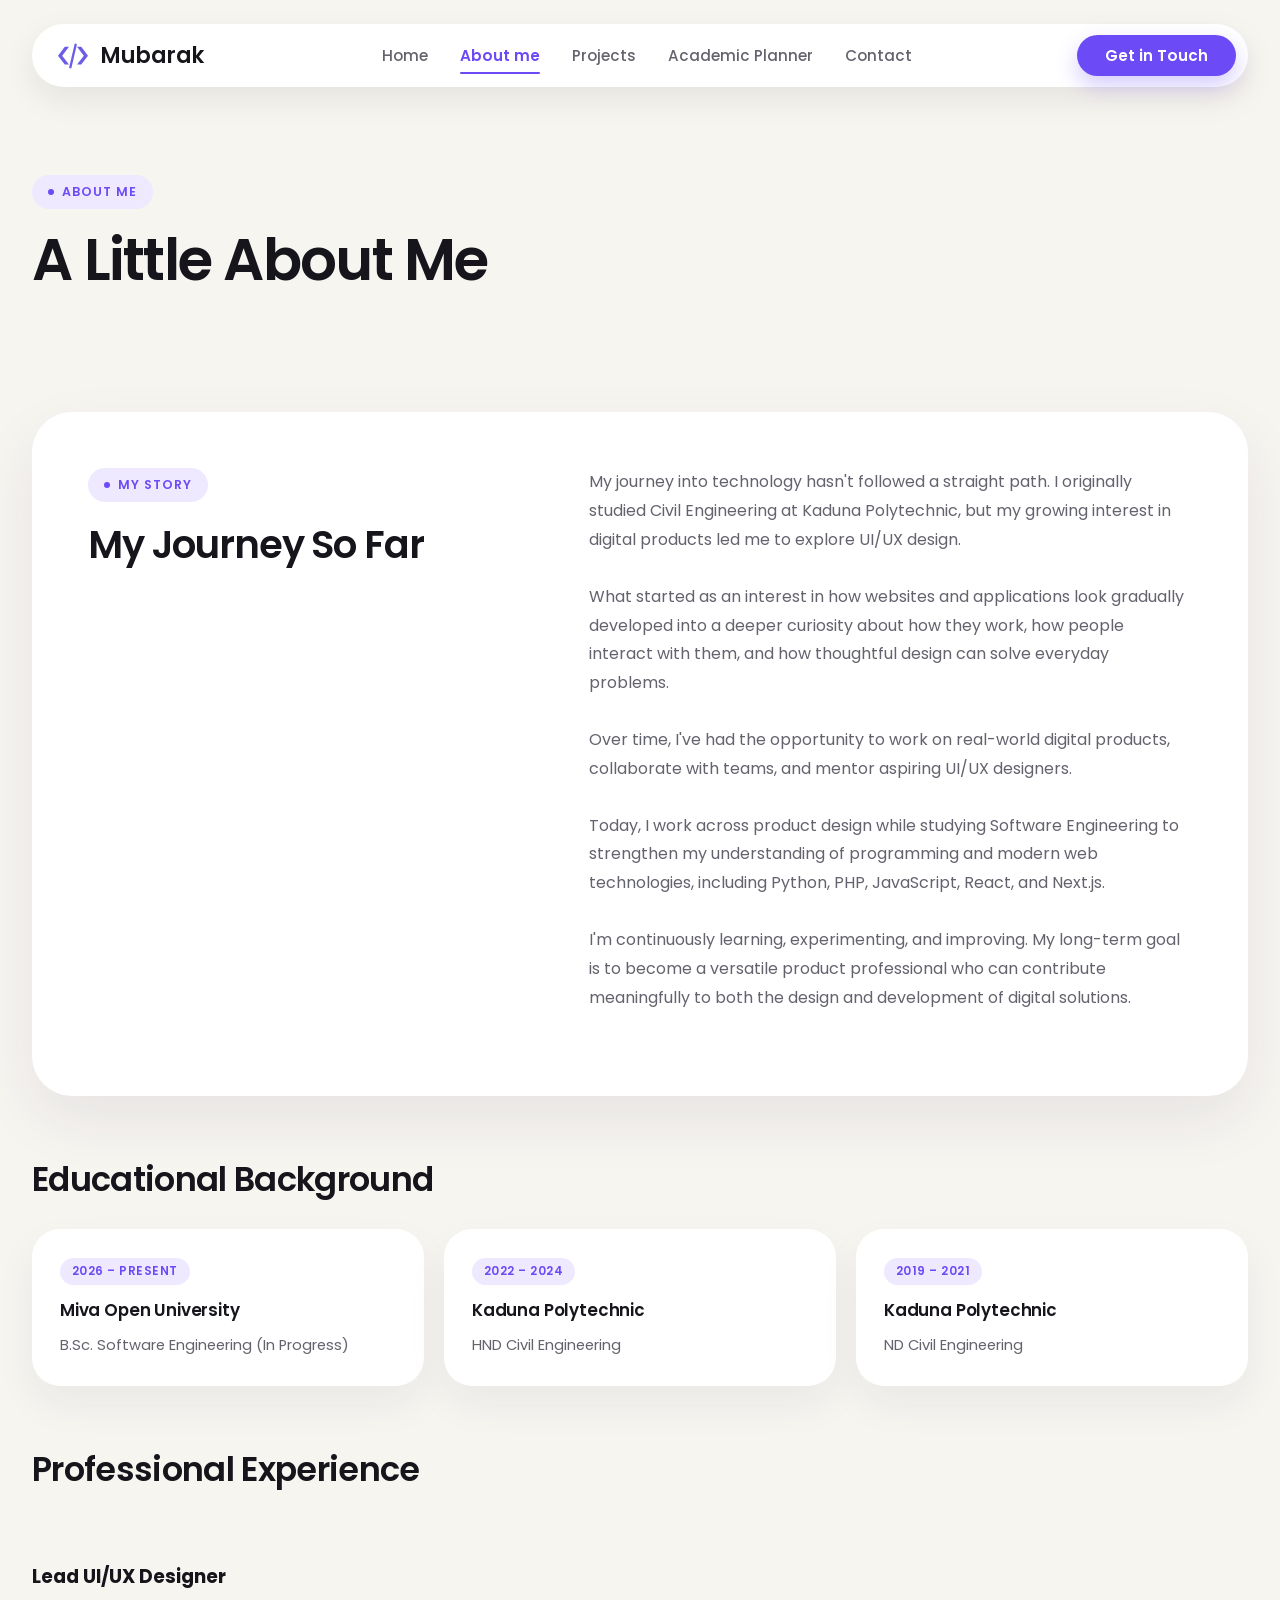
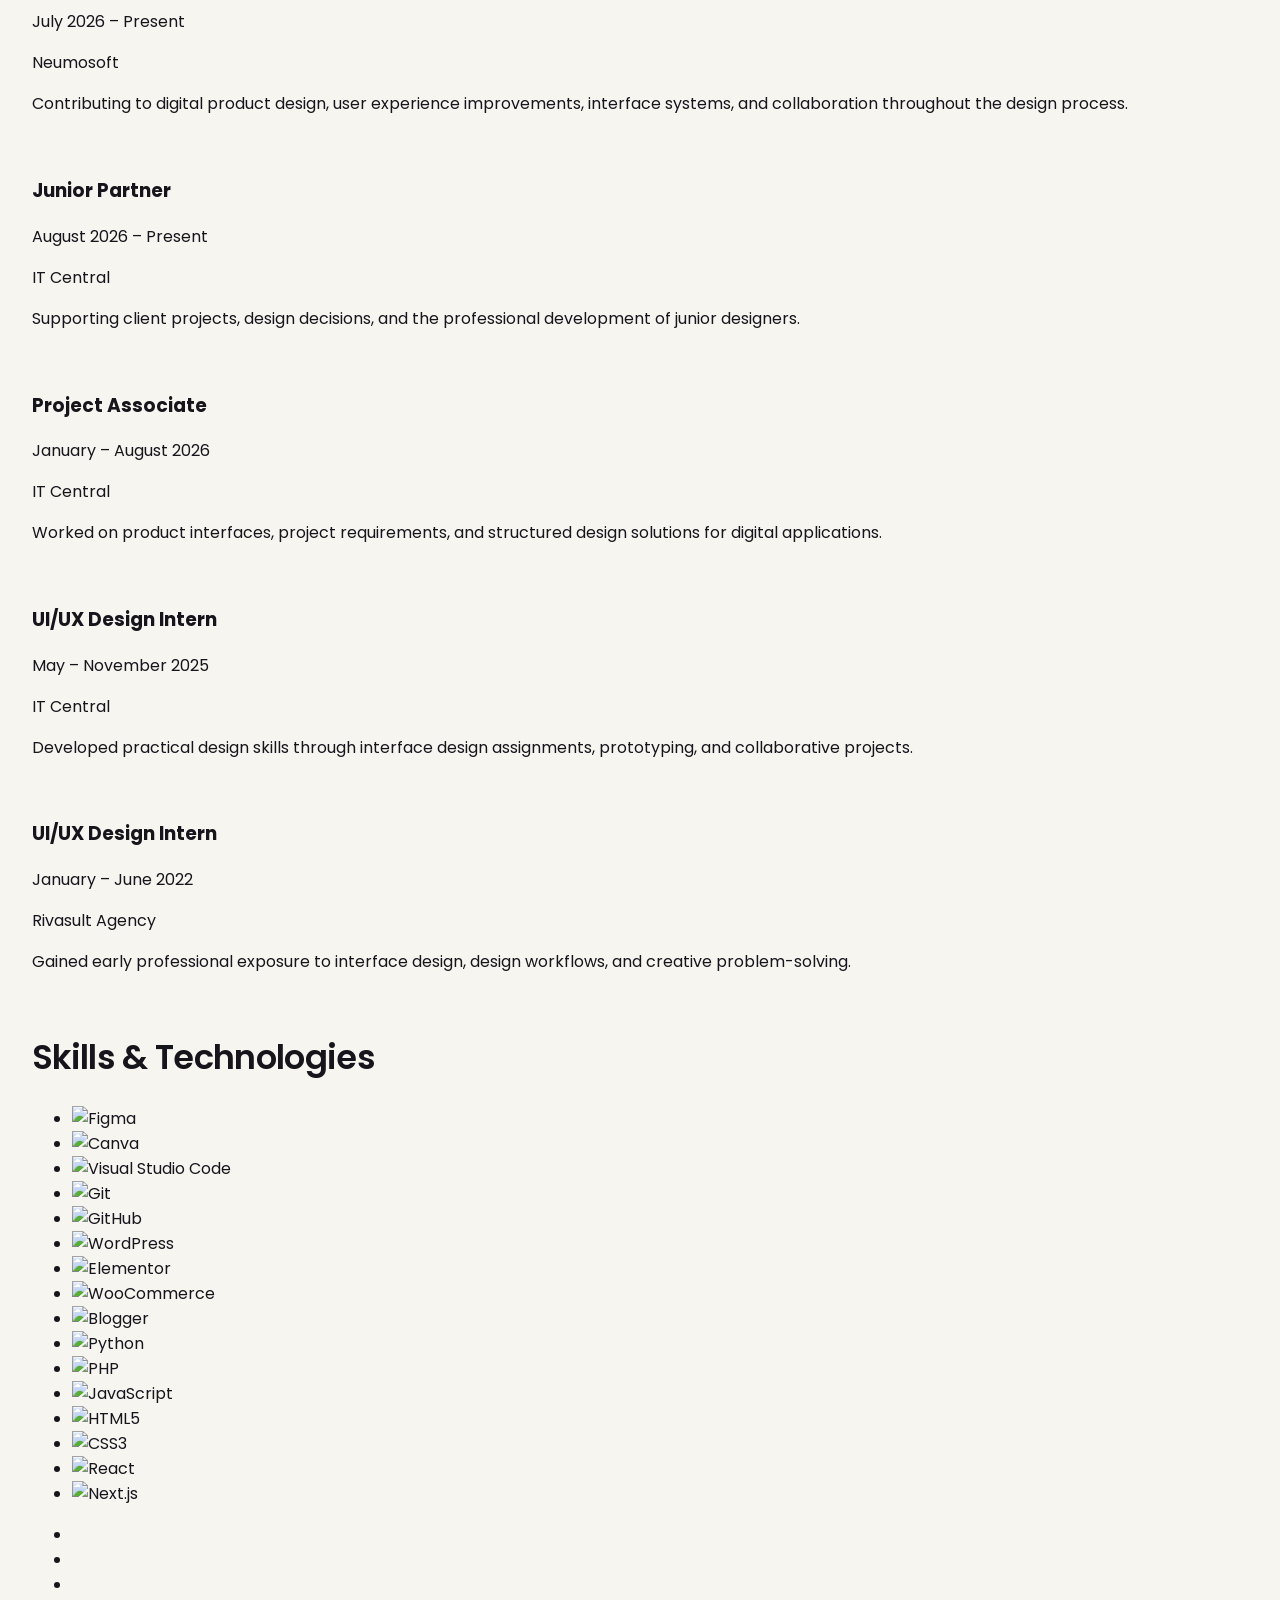
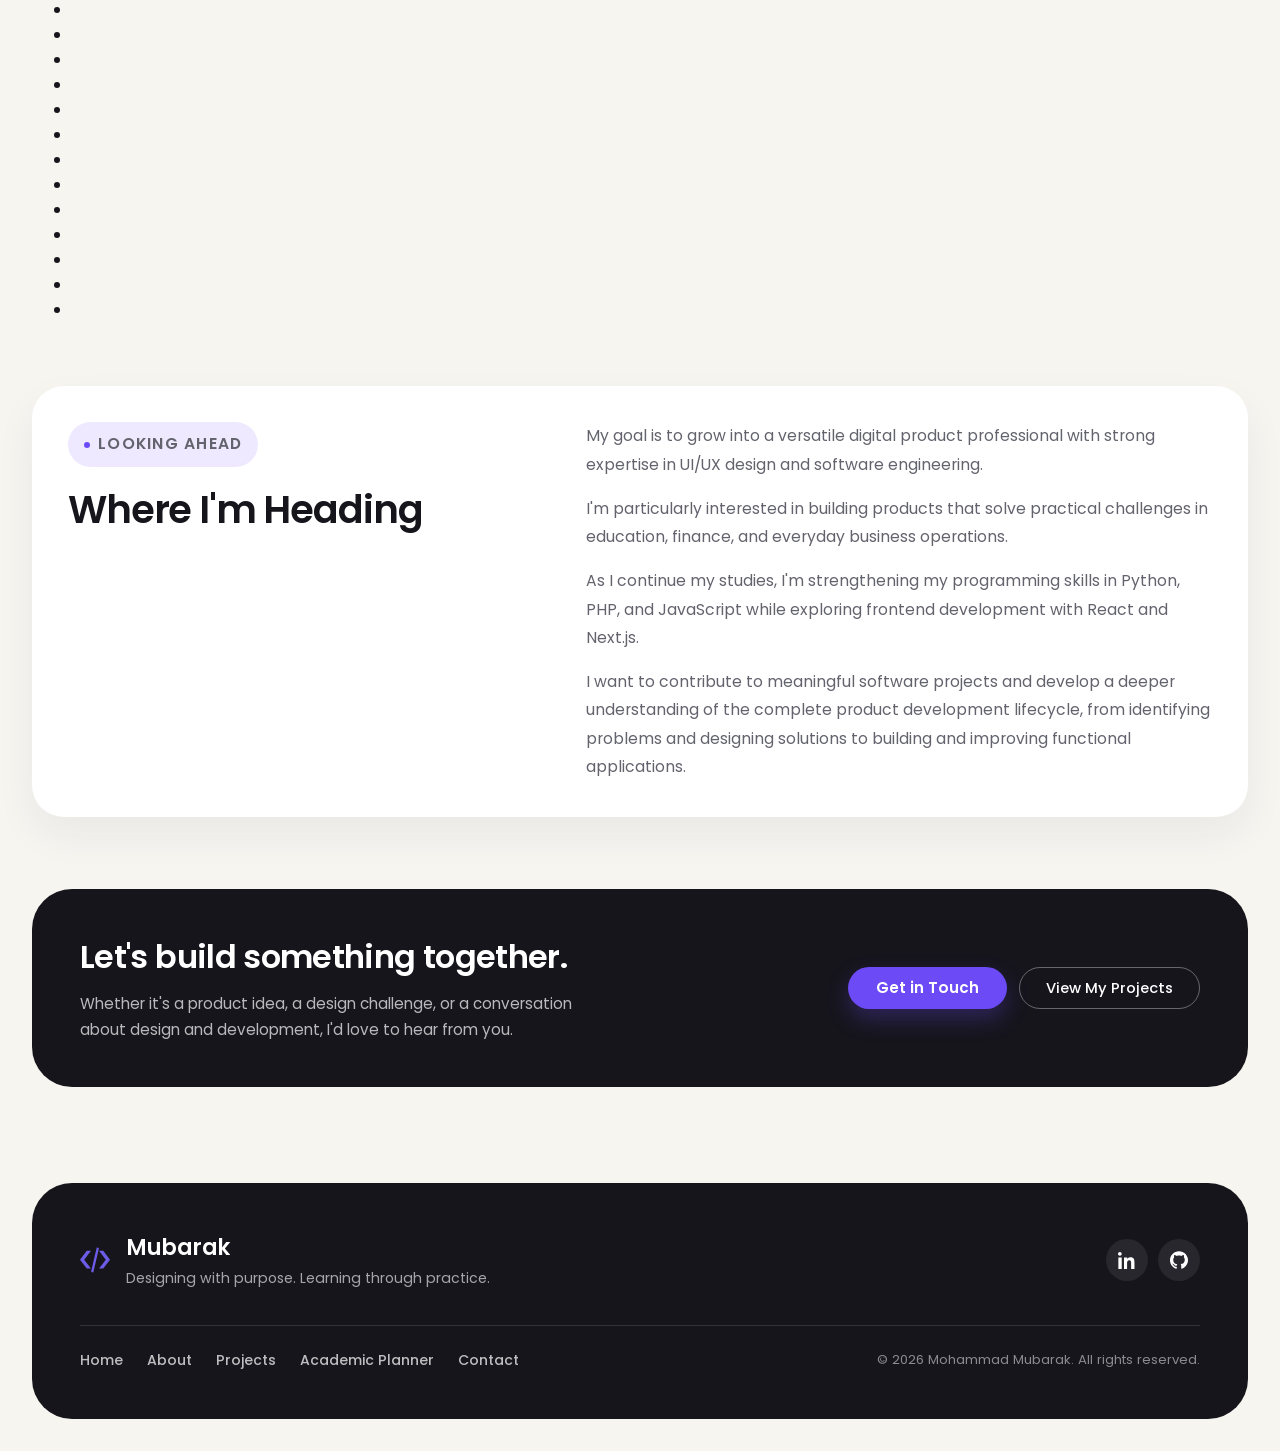
==== about.html @ 85dc7d3c "About me page" ====
<!doctype html>
<html lang="en">

<head>
  <meta charset="UTF-8" />
  <meta name="viewport" content="width=device-width, initial-scale=1.0" />
  <title>About Me</title>

  <!-- Fonts -->
  <link rel="preconnect" href="https://fonts.googleapis.com" />
  <link rel="preconnect" href="https://fonts.gstatic.com" crossorigin />
  <link href="https://fonts.googleapis.com/css2?family=Poppins:wght@400;500;600;700&display=swap" rel="stylesheet" />

  <!-- Styles -->
  <link rel="stylesheet" href="css/style.css" />
</head>

<body>
  <!-- ============================================================
         HEADER / NAVIGATION
         ============================================================ -->
  <header class="site-header">
    <nav class="navbar" aria-label="Main navigation">
      <!-- Brand: logo + name -->
      <a class="brand" href="index.html">
        <img class="brand__logo" src="icons/code-icon.svg" alt="" />
        <span class="brand__name">Mubarak</span>
      </a>

      <!-- Page links. The current page is marked with .is-active. -->
      <ul class="menu" id="main-menu">
        <li>
          <a class="menu__link" href="index.html">Home</a>
        </li>
        <li>
          <a class="menu__link is-active" href="about.html" aria-current="page">About me</a>
        </li>
        <li>
          <a class="menu__link" href="projects.html">Projects</a>
        </li>
        <li>
          <a class="menu__link" href="academic-planner.html">Academic Planner</a>
        </li>
        <li>
          <a class="menu__link" href="contact.html">Contact</a>
        </li>

        <!-- Same button as below, shown only inside the mobile menu -->
        <li class="menu__cta">
          <a class="btn btn--primary" href="contact.html">Get in Touch</a>
        </li>
      </ul>

      <!-- Primary action (desktop only) -->
      <a class="btn btn--primary" href="contact.html">Get in Touch</a>

      <!-- Mobile menu toggle -->
      <button class="hamburger" type="button" aria-label="Open menu" aria-controls="main-menu" aria-expanded="false">
        <span class="hamburger__line"></span>
        <span class="hamburger__line"></span>
        <span class="hamburger__line"></span>
      </button>
    </nav>
  </header>

  <!-- ============================================================
         ABOUT PAGE
         Hero introduction followed by the full story and a CTA.
         ============================================================ -->
  <main>
    <div class="about-page">
      <!-- ---------- HERO ---------- -->
      <section class="about-hero">
        <p class="about-hero__eyebrow">About Me</p>
        <h1 class="about-hero__title">A Little About Me</h1>
      </section>

      <!-- ---------- STORY ---------- -->
      <section class="about-section">
        <div class="about__inner">
          <div class="about__intro">
            <p class="about__label">My Story</p>
            <h2 class="about__title">My Journey So Far</h2>
          </div>

          <div class="about__body">
            <p class="about__text">
              My journey into technology hasn't followed a straight path. I
              originally studied Civil Engineering at Kaduna Polytechnic, but my
              growing interest in digital products led me to explore UI/UX
              design.
            </p>
            <p class="about__text">
              What started as an interest in how websites and applications look
              gradually developed into a deeper curiosity about how they work,
              how people interact with them, and how thoughtful design can solve
              everyday problems.
            </p>
            <p class="about__text">
              Over time, I've had the opportunity to work on real-world digital
              products, collaborate with teams, and mentor aspiring UI/UX
              designers.
            </p>
            <p class="about__text">
              Today, I work across product design while studying Software
              Engineering to strengthen my understanding of programming and
              modern web technologies, including Python, PHP, JavaScript, React,
              and Next.js.
            </p>
            <p class="about__text">
              I'm continuously learning, experimenting, and improving. My
              long-term goal is to become a versatile product professional who
              can contribute meaningfully to both the design and development of
              digital solutions.
            </p>
          </div>
        </div>
      </section>

      <!-- ---------- EDUCATION ---------- -->
      <section class="about-section">
        <div class="about-section__head">
          <h2 class="about-section__title">Educational Background</h2>
        </div>

        <ul class="info-cards">
          <li class="info-card">
            <span class="info-card__label">2026 – Present</span>
            <h3 class="info-card__title">Miva Open University</h3>
            <p class="info-card__text">B.Sc. Software Engineering (In Progress)</p>
          </li>

          <li class="info-card">
            <span class="info-card__label">2022 – 2024</span>
            <h3 class="info-card__title">Kaduna Polytechnic</h3>
            <p class="info-card__text">HND Civil Engineering</p>
          </li>

          <li class="info-card">
            <span class="info-card__label">2019 – 2021</span>
            <h3 class="info-card__title">Kaduna Polytechnic</h3>
            <p class="info-card__text">ND Civil Engineering</p>
          </li>
        </ul>
      </section>

      <!-- ---------- EXPERIENCE ---------- -->
      <section class="about-section">
        <div class="about-section__head">
          <h2 class="about-section__title">Professional Experience</h2>
        </div>

        <div class="experience">
          <article class="experience__item">
            <span class="experience__icon">
              <img src="icons/briefcase-icon.svg" alt="" />
            </span>
            <div class="experience__body">
              <div class="experience__top">
                <h3 class="experience__role">Lead UI/UX Designer</h3>
                <p class="experience__period">July 2026 – Present</p>
              </div>
              <p class="experience__company">Neumosoft</p>
              <p class="experience__text">
                Contributing to digital product design, user experience
                improvements, interface systems, and collaboration throughout the
                design process.
              </p>
            </div>
          </article>

          <article class="experience__item">
            <span class="experience__icon">
              <img src="icons/briefcase-icon.svg" alt="" />
            </span>
            <div class="experience__body">
              <div class="experience__top">
                <h3 class="experience__role">Junior Partner</h3>
                <p class="experience__period">August 2026 – Present</p>
              </div>
              <p class="experience__company">IT Central</p>
              <p class="experience__text">
                Supporting client projects, design decisions, and the professional
                development of junior designers.
              </p>
            </div>
          </article>

          <article class="experience__item">
            <span class="experience__icon">
              <img src="icons/briefcase-icon.svg" alt="" />
            </span>
            <div class="experience__body">
              <div class="experience__top">
                <h3 class="experience__role">Project Associate</h3>
                <p class="experience__period">January – August 2026</p>
              </div>
              <p class="experience__company">IT Central</p>
              <p class="experience__text">
                Worked on product interfaces, project requirements, and structured
                design solutions for digital applications.
              </p>
            </div>
          </article>

          <article class="experience__item">
            <span class="experience__icon">
              <img src="icons/briefcase-icon.svg" alt="" />
            </span>
            <div class="experience__body">
              <div class="experience__top">
                <h3 class="experience__role">UI/UX Design Intern</h3>
                <p class="experience__period">May – November 2025</p>
              </div>
              <p class="experience__company">IT Central</p>
              <p class="experience__text">
                Developed practical design skills through interface design
                assignments, prototyping, and collaborative projects.
              </p>
            </div>
          </article>

          <article class="experience__item">
            <span class="experience__icon">
              <img src="icons/briefcase-icon.svg" alt="" />
            </span>
            <div class="experience__body">
              <div class="experience__top">
                <h3 class="experience__role">UI/UX Design Intern</h3>
                <p class="experience__period">January – June 2022</p>
              </div>
              <p class="experience__company">Rivasult Agency</p>
              <p class="experience__text">
                Gained early professional exposure to interface design, design
                workflows, and creative problem-solving.
              </p>
            </div>
          </article>
        </div>
      </section>

      <!-- ---------- SKILLS ---------- -->
      <section class="about-section">
        <div class="about-section__head">
          <h2 class="about-section__title">Skills &amp; Technologies</h2>
        </div>

        <div class="skills-marquee">
          <div class="skills-marquee__track">
            <ul class="skills-marquee__list">
              <li class="skills-marquee__item"><img src="icons/skills/figma.svg" alt="Figma" /></li>
              <li class="skills-marquee__item"><img src="icons/skills/canva.svg" alt="Canva" /></li>
              <li class="skills-marquee__item"><img src="icons/skills/vscode.svg" alt="Visual Studio Code" /></li>
              <li class="skills-marquee__item"><img src="icons/skills/git.svg" alt="Git" /></li>
              <li class="skills-marquee__item"><img src="icons/skills/github.svg" alt="GitHub" /></li>
              <li class="skills-marquee__item"><img src="icons/skills/wordpress.svg" alt="WordPress" /></li>
              <li class="skills-marquee__item"><img src="icons/skills/elementor.svg" alt="Elementor" /></li>
              <li class="skills-marquee__item"><img src="icons/skills/woocommerce.svg" alt="WooCommerce" /></li>
              <li class="skills-marquee__item"><img src="icons/skills/blogger.svg" alt="Blogger" /></li>
              <li class="skills-marquee__item"><img src="icons/skills/python.svg" alt="Python" /></li>
              <li class="skills-marquee__item"><img src="icons/skills/php.svg" alt="PHP" /></li>
              <li class="skills-marquee__item"><img src="icons/skills/javascript.svg" alt="JavaScript" /></li>
              <li class="skills-marquee__item"><img src="icons/skills/html5.svg" alt="HTML5" /></li>
              <li class="skills-marquee__item"><img src="icons/skills/css3.svg" alt="CSS3" /></li>
              <li class="skills-marquee__item"><img src="icons/skills/react.svg" alt="React" /></li>
              <li class="skills-marquee__item"><img src="icons/skills/nextjs.svg" alt="Next.js" /></li>
            </ul>

            <!-- Duplicate of the list above, so the loop has no visible gap -->
            <ul class="skills-marquee__list" aria-hidden="true">
              <li class="skills-marquee__item"><img src="icons/skills/figma.svg" alt="" /></li>
              <li class="skills-marquee__item"><img src="icons/skills/canva.svg" alt="" /></li>
              <li class="skills-marquee__item"><img src="icons/skills/vscode.svg" alt="" /></li>
              <li class="skills-marquee__item"><img src="icons/skills/git.svg" alt="" /></li>
              <li class="skills-marquee__item"><img src="icons/skills/github.svg" alt="" /></li>
              <li class="skills-marquee__item"><img src="icons/skills/wordpress.svg" alt="" /></li>
              <li class="skills-marquee__item"><img src="icons/skills/elementor.svg" alt="" /></li>
              <li class="skills-marquee__item"><img src="icons/skills/woocommerce.svg" alt="" /></li>
              <li class="skills-marquee__item"><img src="icons/skills/blogger.svg" alt="" /></li>
              <li class="skills-marquee__item"><img src="icons/skills/python.svg" alt="" /></li>
              <li class="skills-marquee__item"><img src="icons/skills/php.svg" alt="" /></li>
              <li class="skills-marquee__item"><img src="icons/skills/javascript.svg" alt="" /></li>
              <li class="skills-marquee__item"><img src="icons/skills/html5.svg" alt="" /></li>
              <li class="skills-marquee__item"><img src="icons/skills/css3.svg" alt="" /></li>
              <li class="skills-marquee__item"><img src="icons/skills/react.svg" alt="" /></li>
              <li class="skills-marquee__item"><img src="icons/skills/nextjs.svg" alt="" /></li>
            </ul>
          </div>
        </div>
      </section>

      <!-- ---------- GOALS ---------- -->
      <section class="about-section">
        <div class="about__inner about-goals">
          <div class="about__intro">
            <p class="about__label">Looking Ahead</p>
            <h2 class="about__title">Where I'm Heading</h2>
          </div>

          <div class="about__body">
            <p class="about__text">
              My goal is to grow into a versatile digital product professional
              with strong expertise in UI/UX design and software engineering.
            </p>
            <p class="about__text">
              I'm particularly interested in building products that solve
              practical challenges in education, finance, and everyday business
              operations.
            </p>
            <p class="about__text">
              As I continue my studies, I'm strengthening my programming skills in
              Python, PHP, and JavaScript while exploring frontend development
              with React and Next.js.
            </p>
            <p class="about__text">
              I want to contribute to meaningful software projects and develop a
              deeper understanding of the complete product development lifecycle,
              from identifying problems and designing solutions to building and
              improving functional applications.
            </p>
          </div>
        </div>
      </section>

      <!-- ---------- CALL TO ACTION ---------- -->
      <section class="about-cta">
        <div>
          <h2 class="about-cta__title">Let's build something together.</h2>
          <p class="about-cta__text">
            Whether it's a product idea, a design challenge, or a conversation
            about design and development, I'd love to hear from you.
          </p>
        </div>

        <div class="about-cta__actions">
          <a class="btn btn--primary" href="contact.html">Get in Touch</a>
          <a class="btn btn--outline" href="projects.html">View My Projects</a>
        </div>
      </section>
    </div>
  </main>

  <!-- ============================================================
         FOOTER
         ============================================================ -->
  <footer class="site-footer">
    <div class="footer__inner">
      <div class="footer__top">
        <a class="footer__brand" href="index.html">
          <img class="footer__logo" src="icons/code-icon.svg" alt="" />
          <span class="footer__brand-text">
            <span class="footer__name">Mubarak</span>
            <span class="footer__tagline">Designing with purpose. Learning through practice.</span>
          </span>
        </a>

        <div class="footer__socials">
          <a class="footer__social" href="https://www.linkedin.com/in/your-username" target="_blank"
            rel="noopener noreferrer" aria-label="LinkedIn (opens in a new tab)">
            <svg width="18" height="18" viewBox="0 0 24 24" fill="currentColor" aria-hidden="true">
              <path
                d="M4.98 3.5A2.5 2.5 0 1 1 0 3.5a2.5 2.5 0 0 1 4.98 0ZM.5 8.5h4.46V24H.5V8.5Zm7.5 0h4.27v2.11h.06c.6-1.13 2.06-2.32 4.24-2.32 4.54 0 5.38 2.99 5.38 6.88V24h-4.46v-7.5c0-1.79-.03-4.1-2.5-4.1-2.5 0-2.88 1.95-2.88 3.97V24H8V8.5Z">
              </path>
            </svg>
          </a>

          <a class="footer__social" href="https://github.com/your-username" target="_blank" rel="noopener noreferrer"
            aria-label="GitHub (opens in a new tab)">
            <span class="github-icon" aria-hidden="true"></span>
          </a>
        </div>
      </div>

      <div class="footer__bottom">
        <nav class="footer__nav" aria-label="Footer navigation">
          <a href="index.html">Home</a>
          <a href="about.html">About</a>
          <a href="projects.html">Projects</a>
          <a href="academic-planner.html">Academic Planner</a>
          <a href="contact.html">Contact</a>
        </nav>
        <p class="footer__copy">
          © 2026 Mohammad Mubarak. All rights reserved.
        </p>
      </div>
    </div>
  </footer>

  <script src="js/main.js"></script>
</body>

</html>
---- css/style.css ----
/* ==========================================================================
   Mubarak — website styles
   --------------------------------------------------------------------------
   How this file is organised:
     1. Design tokens (colors, fonts, shadows — change these first)
     2. Base setup
     3. Header and navbar shell
     4. Brand (logo + name)
     5. Navigation links
     6. Buttons
     7. Hamburger button
     8. Responsive layout (tablet and phone)
   ========================================================================== */


/* ==========================================================================
   1. Design tokens
   ========================================================================== */
:root {
    /* Colors */
    --page-bg: #f7f5f0;
    --surface: #ffffff;
    --text: #16151c;
    --text-muted: #63636e;
    --brand: #6c4bf6;
    --brand-strong: #5836e8;
    --brand-soft: #eee9ff;

    /* Typography */
    --font-main: "Poppins", system-ui, -apple-system, "Segoe UI", sans-serif;

    /* Shape and motion */
    --radius-pill: 999px;
    --shadow-nav: 0 12px 32px rgba(22, 21, 28, 0.08);
    --shadow-button: 0 10px 22px rgba(108, 75, 246, 0.28);
    --ease: 180ms ease;
}


/* ==========================================================================
   2. Base setup
   ========================================================================== */
*,
*::before,
*::after {
    box-sizing: border-box;
}

body {
    margin: 0;
    min-height: 100vh;
    background: var(--page-bg);
    color: var(--text);
    font-family: var(--font-main);
    -webkit-font-smoothing: antialiased;
}

a {
    color: inherit;
    text-decoration: none;
}

/* Clear, consistent keyboard focus ring */
:focus-visible {
    outline: 3px solid rgba(108, 75, 246, 0.35);
    outline-offset: 3px;
}


/* ==========================================================================
   3. Header and navbar shell
   ========================================================================== */
.site-header {
    position: sticky;
    top: 0;
    z-index: 10;
    padding: 24px 32px;
    background: var(--page-bg);
}

/* The white floating pill: brand | links | button */
.navbar {
    position: relative;
    display: grid;
    grid-template-columns: 1fr auto 1fr;
    align-items: center;
    gap: 24px;
    max-width: 1360px;
    margin: 0 auto;
    padding: 10px 12px 10px 26px;
    background: var(--surface);
    border-radius: var(--radius-pill);
    box-shadow: var(--shadow-nav);
}


/* ==========================================================================
   4. Brand (logo + name)
   ========================================================================== */
.brand {
    display: inline-flex;
    align-items: center;
    gap: 12px;
    justify-self: start;
}

.brand__logo {
    width: 30px;
    height: 30px;
    flex-shrink: 0;
}

.brand__name {
    font-size: 1.375rem;
    font-weight: 600;
    letter-spacing: -0.02em;
}


/* ==========================================================================
   5. Navigation links
   ========================================================================== */
.menu {
    display: flex;
    align-items: center;
    gap: 4px;
    margin: 0;
    padding: 0;
    list-style: none;
}

.menu__link {
    position: relative;
    display: inline-block;
    padding: 10px 14px;
    border-radius: var(--radius-pill);
    color: var(--text-muted);
    font-size: 0.95rem;
    font-weight: 500;
    transition: color var(--ease);
}

.menu__link:hover {
    color: var(--text);
}

/* The underline that marks the page you are on */
.menu__link::after {
    content: "";
    position: absolute;
    right: 14px;
    bottom: 3px;
    left: 14px;
    height: 2px;
    border-radius: 2px;
    background: var(--brand);
    transform: scaleX(0);
    transition: transform var(--ease);
}

.menu__link.is-active {
    color: var(--brand);
    font-weight: 600;
}

.menu__link.is-active::after {
    transform: scaleX(1);
}

/* Duplicate CTA for the mobile menu — hidden on desktop */
.menu__cta {
    display: none;
}


/* ==========================================================================
   6. Buttons
   ========================================================================== */
.btn {
    display: inline-flex;
    align-items: center;
    justify-content: center;
    padding: 13px 28px;
    border-radius: var(--radius-pill);
    font-family: inherit;
    font-size: 0.95rem;
    font-weight: 600;
    line-height: 1;
    transition: background-color var(--ease), transform var(--ease), box-shadow var(--ease);
}

.btn--primary {
    justify-self: end;
    background: var(--brand);
    color: #ffffff;
    box-shadow: var(--shadow-button);
}

.btn--primary:hover {
    background: var(--brand-strong);
    transform: translateY(-1px);
}

.btn--primary:active {
    transform: translateY(0);
}


/* ==========================================================================
   7. Hamburger button (hidden until the screen gets narrow)
   ========================================================================== */
.hamburger {
    display: none;
    justify-self: end;
    flex-direction: column;
    align-items: center;
    justify-content: center;
    gap: 5px;
    width: 44px;
    height: 44px;
    padding: 0;
    border: 0;
    border-radius: 50%;
    background: transparent;
    cursor: pointer;
}

.hamburger:hover {
    background: var(--brand-soft);
}

.hamburger__line {
    width: 22px;
    height: 2px;
    border-radius: 2px;
    background: var(--text);
    transition: transform var(--ease), opacity var(--ease);
}

/* Three lines fold into an "X" when the menu is open */
.hamburger.is-open .hamburger__line:nth-child(1),
.hamburger.open .hamburger__line:nth-child(1) {
    transform: translateY(7px) rotate(45deg);
}

.hamburger.is-open .hamburger__line:nth-child(2),
.hamburger.open .hamburger__line:nth-child(2) {
    opacity: 0;
}

.hamburger.is-open .hamburger__line:nth-child(3),
.hamburger.open .hamburger__line:nth-child(3) {
    transform: translateY(-7px) rotate(-45deg);
}


/* ==========================================================================
   8. Responsive layout — tablet and phone
   ========================================================================== */
@media (max-width: 960px) {
    .site-header {
        padding: 16px;
    }

    .navbar {
        grid-template-columns: 1fr auto;
        padding: 10px 12px 10px 20px;
    }

    /* Swap the desktop button for the hamburger */
    .navbar > .btn--primary {
        display: none;
    }

    .hamburger {
        display: inline-flex;
    }

    /* The link list becomes a dropdown panel under the pill */
    .menu {
        position: absolute;
        top: calc(100% + 10px);
        right: 0;
        left: 0;
        flex-direction: column;
        align-items: stretch;
        gap: 2px;
        padding: 10px;
        background: var(--surface);
        border-radius: 28px;
        box-shadow: var(--shadow-nav);
        opacity: 0;
        visibility: hidden;
        transform: translateY(-10px);
        transition: opacity var(--ease), transform var(--ease), visibility var(--ease);
    }

    .menu.is-open,
    .menu.show {
        opacity: 1;
        visibility: visible;
        transform: translateY(0);
    }

    .menu__link {
        display: block;
        padding: 12px 18px;
        border-radius: 18px;
    }

    .menu__link.is-active {
        background: var(--brand-soft);
    }

    /* The underline is unnecessary in the stacked layout */
    .menu__link::after {
        display: none;
    }

    .menu__cta {
        display: block;
        margin-top: 8px;
    }

    .menu__cta .btn {
        width: 100%;
    }
}

@media (max-width: 420px) {
    .site-header {
        padding: 12px;
    }

    .brand__name {
        font-size: 1.2rem;
    }

    .btn {
        padding: 13px 22px;
    }
}


/* ==========================================================================
   9. Hero section
   ========================================================================== */
.hero {
    display: grid;
    grid-template-columns: minmax(0, 1.05fr) minmax(0, 0.95fr);
    align-items: center;
    gap: 48px;
    max-width: 1514px;
    margin: 0 auto;
    padding: 40px 32px 96px;
    overflow: hidden;
}

/* --- Left column: headline, intro, actions --- */
.hero__title {
    max-width: 620px;
    margin: 0 0 24px;
    font-size: clamp(2.5rem, 4.6vw, 4rem);
    font-weight: 700;
    line-height: 1.1;
    letter-spacing: -0.035em;
}

.hero__title-accent {
    color: var(--brand); /* fallback when gradients are unsupported */
    background: linear-gradient(100deg, #9a82ff 0%, var(--brand) 55%, #4a2ada 100%);
    -webkit-background-clip: text;
    background-clip: text;
    -webkit-text-fill-color: transparent;
}

.hero__text {
    max-width: 460px;
    margin: 0 0 36px;
    color: var(--text-muted);
    font-size: 1rem;
    line-height: 1.75;
}

.hero__actions {
    display: flex;
    flex-wrap: wrap;
    align-items: center;
    gap: 28px;
}

.hero__works {
    display: inline-flex;
    align-items: center;
    gap: 8px;
    color: var(--text);
    font-size: 0.95rem;
    font-weight: 500;
    transition: color var(--ease);
}

.hero__works svg {
    transition: transform var(--ease);
}

.hero__works:hover {
    color: var(--brand);
}

.hero__works:hover svg {
    transform: translate(2px, -2px);
}

/* --- Right column: portrait and decorations --- */
.hero__visual {
    position: relative;
    display: grid;
    place-items: center;
    min-height: 540px;
    isolation: isolate;
}

.hero__glow {
    position: absolute;
    z-index: -2;
    width: min(560px, 100%);
    aspect-ratio: 1;
    border-radius: 50%;
    background: radial-gradient(circle, rgba(108, 75, 246, 0.18) 0%, rgba(108, 75, 246, 0) 68%);
}

.hero__ring {
    position: absolute;
    z-index: -1;
    width: min(430px, 86%);
    aspect-ratio: 1;
    border: 1.5px dashed rgba(108, 75, 246, 0.4);
    border-radius: 50%;
    transform: translate(28px, -16px);
}

.hero__portrait {
    width: min(400px, 88%);
    aspect-ratio: 1;
    border: 10px solid var(--surface);
    border-radius: 50%;
    overflow: hidden;
    background: linear-gradient(155deg, #f4f0ff 0%, #ddd2ff 100%);
    box-shadow: 0 30px 64px rgba(40, 28, 90, 0.16);
    isolation: isolate;
}

/* "multiply" blends the photo's white background into the lilac circle */
.hero__portrait img {
    display: block;
    width: 100%;
    height: 100%;
    object-fit: cover;
    object-position: 50% 6%;
    mix-blend-mode: multiply;
}

/* Floating icon badges around the portrait */
.floating-badge {
    position: absolute;
    z-index: 2;
    display: grid;
    place-items: center;
    background: var(--surface);
    box-shadow: 0 16px 36px rgba(40, 28, 90, 0.16);
    animation: badge-float 6s ease-in-out infinite;
}

.floating-badge img {
    display: block;
}

.floating-badge--code {
    top: 13%;
    right: 1%;
    width: 76px;
    height: 76px;
    border-radius: 24px;
}

.floating-badge--study {
    top: 52%;
    left: 0;
    width: 66px;
    height: 66px;
    border-radius: 50%;
    animation-delay: -2.6s;
}

/* Small dot patterns for texture */
.hero__dots {
    position: absolute;
    width: 96px;
    height: 96px;
    background-image: radial-gradient(rgba(108, 75, 246, 0.85) 1.6px, transparent 1.7px);
    background-size: 16px 16px;
}

.hero__dots--top {
    top: 3%;
    left: 1%;
    opacity: 0.3;
}

.hero__dots--bottom {
    right: 3%;
    bottom: 4%;
    opacity: 0.22;
}

@keyframes badge-float {
    0%,
    100% {
        transform: translateY(0);
    }

    50% {
        transform: translateY(-10px);
    }
}


/* ==========================================================================
   10. Hero — responsive layout
   ========================================================================== */
@media (max-width: 960px) {
    .hero {
        grid-template-columns: 1fr;
        gap: 8px;
        padding: 16px 16px 72px;
    }

    .hero__title {
        font-size: clamp(2.1rem, 7.5vw, 3rem);
    }

    .hero__text {
        max-width: 520px;
        margin-bottom: 28px;
    }

    .hero__visual {
        min-height: 0;
        padding: 36px 0 24px;
    }

    .hero__portrait {
        width: min(360px, 80%);
    }

    .hero__ring {
        width: min(390px, 86%);
        transform: translate(18px, -12px);
    }

    .hero__glow {
        width: min(480px, 100%);
    }

    .floating-badge--code {
        top: 8%;
        right: 6%;
    }

    .floating-badge--study {
        top: 58%;
        left: 4%;
    }

    .hero__dots--top {
        left: 4%;
    }

    .hero__dots--bottom {
        right: 4%;
    }
}

@media (max-width: 480px) {
    .hero__visual {
        padding-top: 28px;
    }

    .hero__portrait {
        width: min(300px, 82%);
    }

    .floating-badge--code {
        width: 60px;
        height: 60px;
        border-radius: 18px;
    }

    .floating-badge--study {
        width: 54px;
        height: 54px;
    }

    .hero__dots {
        width: 72px;
        height: 72px;
        background-size: 14px 14px;
    }

    .hero__actions {
        gap: 20px;
    }
}

/* Respect visitors who prefer less motion */
@media (prefers-reduced-motion: reduce) {
    .floating-badge {
        animation: none;
    }
}


/* ==========================================================================
   11. About me (brief)
   ========================================================================== */
.about {
    max-width: 1360px;
    margin: 0 auto;
    padding: 0 32px 96px;
    scroll-margin-top: 120px; /* keeps the heading clear of the sticky navbar */
}

.about__inner {
    display: grid;
    grid-template-columns: minmax(0, 0.85fr) minmax(0, 1.15fr);
    gap: 56px;
    padding: 56px;
    background: var(--surface);
    border-radius: 40px;
    box-shadow: 0 24px 60px rgba(40, 28, 90, 0.08);
}

.about__label {
    display: inline-flex;
    align-items: center;
    gap: 8px;
    margin: 0;
    padding: 8px 16px;
    border-radius: var(--radius-pill);
    background: var(--brand-soft);
    color: var(--brand);
    font-size: 0.78rem;
    font-weight: 600;
    letter-spacing: 0.08em;
    text-transform: uppercase;
}

.about__label::before {
    content: "";
    width: 6px;
    height: 6px;
    border-radius: 50%;
    background: var(--brand);
}

.about__title {
    max-width: 420px;
    margin: 20px 0 0;
    font-size: clamp(1.8rem, 3vw, 2.5rem);
    font-weight: 600;
    line-height: 1.22;
    letter-spacing: -0.03em;
}

.about__text {
    margin: 0 0 28px;
    color: var(--text-muted);
    font-size: 1rem;
    line-height: 1.8;
}

/* Quick facts — label on the left, value on the right */
.about__facts {
    margin: 0 0 32px;
    padding: 0;
}

.about__fact {
    display: grid;
    grid-template-columns: 110px 1fr;
    gap: 16px;
    padding: 12px 0;
    border-top: 1px solid rgba(22, 21, 28, 0.08);
    font-size: 0.92rem;
}

.about__fact:first-child {
    padding-top: 0;
    border-top: 0;
}

.about__fact dt {
    color: var(--text-muted);
    font-weight: 500;
}

.about__fact dd {
    margin: 0;
    font-weight: 500;
}

.about__link {
    display: inline-flex;
    align-items: center;
    gap: 8px;
    color: var(--brand);
    font-size: 0.95rem;
    font-weight: 600;
    transition: color var(--ease);
}

.about__link svg {
    transition: transform var(--ease);
}

.about__link:hover {
    color: var(--brand-strong);
}

.about__link:hover svg {
    transform: translateX(3px);
}


/* ==========================================================================
   12. About me — responsive layout
   ========================================================================== */
@media (max-width: 960px) {
    .about {
        padding: 0 16px 64px;
    }

    .about__inner {
        grid-template-columns: 1fr;
        gap: 28px;
        padding: 36px 28px;
        border-radius: 32px;
    }
}

@media (max-width: 480px) {
    .about__inner {
        padding: 28px 20px;
        border-radius: 26px;
    }

    .about__fact {
        grid-template-columns: 1fr;
        gap: 4px;
    }
}


/* ==========================================================================
   13. Profile highlights
   Small icon cards echoing the floating badges in the hero.
   ========================================================================== */
.highlights__title {
    margin: 0 0 12px;
    color: var(--text-muted);
    font-size: 0.78rem;
    font-weight: 600;
    letter-spacing: 0.08em;
    text-transform: uppercase;
}

.highlights {
    display: grid;
    grid-template-columns: repeat(2, minmax(0, 1fr));
    gap: 12px;
    margin: 0 0 32px;
    padding: 0;
    list-style: none;
}

.highlight {
    display: flex;
    align-items: center;
    gap: 12px;
    padding: 12px 14px;
    background: #f7f3ff;
    border: 1px solid rgba(108, 75, 246, 0.1);
    border-radius: 20px;
    transition: transform var(--ease), box-shadow var(--ease);
}

.highlight:hover {
    transform: translateY(-2px);
    box-shadow: 0 14px 28px rgba(40, 28, 90, 0.09);
}

/* White icon chip — same feel as the hero's floating badges */
.highlight__icon {
    display: grid;
    place-items: center;
    flex-shrink: 0;
    width: 42px;
    height: 42px;
    background: var(--surface);
    border-radius: 14px;
    box-shadow: 0 8px 18px rgba(40, 28, 90, 0.1);
}

.highlight__icon img {
    display: block;
    width: 22px;
    height: 22px;
    object-fit: contain;
}

.highlight__label {
    font-size: 0.875rem;
    font-weight: 500;
    line-height: 1.35;
}

@media (max-width: 480px) {
    .highlights {
        grid-template-columns: 1fr;
    }
}


/* ==========================================================================
   14. Academic planner
   ========================================================================== */
.sr-only {
    position: absolute;
    width: 1px;
    height: 1px;
    margin: -1px;
    padding: 0;
    overflow: hidden;
    clip: rect(0 0 0 0);
    white-space: nowrap;
    border: 0;
}

.planner {
    max-width: 1360px;
    margin: 0 auto;
    padding: 32px 32px 96px;
}

.planner__eyebrow {
    display: inline-flex;
    align-items: center;
    gap: 8px;
    margin: 0;
    padding: 8px 16px;
    border-radius: var(--radius-pill);
    background: var(--brand-soft);
    color: var(--brand);
    font-size: 0.78rem;
    font-weight: 600;
    letter-spacing: 0.08em;
    text-transform: uppercase;
}

.planner__eyebrow::before {
    content: "";
    width: 6px;
    height: 6px;
    border-radius: 50%;
    background: var(--brand);
}

.planner__title {
    max-width: 640px;
    margin: 20px 0 14px;
    font-size: clamp(2rem, 4vw, 3rem);
    font-weight: 600;
    line-height: 1.15;
    letter-spacing: -0.03em;
}

.planner__intro {
    max-width: 560px;
    margin: 0;
    color: var(--text-muted);
    font-size: 1rem;
    line-height: 1.75;
}

/* --- Summary cards --- */
.planner__stats {
    display: grid;
    grid-template-columns: repeat(3, minmax(0, 1fr));
    gap: 16px;
    margin: 40px 0 24px;
}

.stat {
    padding: 24px 26px;
    background: var(--surface);
    border-radius: 28px;
    box-shadow: 0 24px 60px rgba(40, 28, 90, 0.06);
}

.stat__label {
    margin: 0 0 10px;
    color: var(--text-muted);
    font-size: 0.85rem;
    font-weight: 500;
}

.stat__value {
    margin: 0;
    font-size: clamp(1.8rem, 3vw, 2.5rem);
    font-weight: 600;
    line-height: 1;
    letter-spacing: -0.03em;
}

/* --- Task board --- */
.planner__board {
    padding: 32px;
    background: var(--surface);
    border-radius: 40px;
    box-shadow: 0 24px 60px rgba(40, 28, 90, 0.08);
}

.task-form {
    display: flex;
    gap: 12px;
}

.task-form__input {
    flex: 1;
    min-width: 0;
    padding: 14px 20px;
    border: 1px solid rgba(22, 21, 28, 0.12);
    border-radius: var(--radius-pill);
    background: #fbfaff;
    color: var(--text);
    font-family: inherit;
    font-size: 0.95rem;
    transition: border-color var(--ease), box-shadow var(--ease);
}

.task-form__input::placeholder {
    color: #9a99a6;
}

.task-form__input:focus {
    outline: none;
    border-color: var(--brand);
    box-shadow: 0 0 0 4px rgba(108, 75, 246, 0.12);
}

.task-form__error {
    margin: 10px 0 0;
    color: #b42318;
    font-size: 0.85rem;
}

.task-list {
    display: grid;
    gap: 10px;
    margin: 24px 0 0;
    padding: 0;
    list-style: none;
}

.task {
    display: flex;
    align-items: center;
    gap: 14px;
    padding: 12px 16px;
    background: #f7f3ff;
    border-radius: 18px;
}

.task__toggle {
    display: grid;
    place-items: center;
    flex-shrink: 0;
    width: 28px;
    height: 28px;
    padding: 0;
    border: 2px solid rgba(108, 75, 246, 0.45);
    border-radius: 50%;
    background: transparent;
    color: #ffffff;
    cursor: pointer;
    transition: background-color var(--ease), border-color var(--ease);
}

.task__toggle svg {
    opacity: 0;
    transform: scale(0.7);
    transition: opacity var(--ease), transform var(--ease);
}

.task__toggle:hover {
    border-color: var(--brand);
}

.task.is-complete .task__toggle {
    border-color: var(--brand);
    background: var(--brand);
}

.task.is-complete .task__toggle svg {
    opacity: 1;
    transform: scale(1);
}

.task__text {
    flex: 1;
    min-width: 0;
    font-size: 0.95rem;
    line-height: 1.5;
    overflow-wrap: anywhere;
    transition: color var(--ease);
}

.task.is-complete .task__text {
    color: var(--text-muted);
    text-decoration: line-through;
    text-decoration-color: rgba(99, 99, 110, 0.5);
}

.task__delete {
    display: grid;
    place-items: center;
    flex-shrink: 0;
    width: 34px;
    height: 34px;
    padding: 0;
    border: 0;
    border-radius: 50%;
    background: transparent;
    color: var(--text-muted);
    cursor: pointer;
    transition: color var(--ease), background-color var(--ease);
}

.task__delete:hover {
    color: #b42318;
    background: rgba(180, 35, 24, 0.08);
}

.task-empty {
    margin: 24px 0 0;
    padding: 28px;
    border: 1px dashed rgba(108, 75, 246, 0.25);
    border-radius: 24px;
    color: var(--text-muted);
    font-size: 0.95rem;
    text-align: center;
}


/* ==========================================================================
   15. Academic planner — responsive layout
   ========================================================================== */
@media (max-width: 960px) {
    .planner {
        padding: 24px 16px 64px;
    }

    .planner__board {
        padding: 24px;
        border-radius: 32px;
    }

    .stat {
        padding: 20px;
        border-radius: 24px;
    }
}

@media (max-width: 600px) {
    .planner__stats {
        grid-template-columns: 1fr;
        gap: 10px;
    }

    .stat {
        display: flex;
        align-items: center;
        justify-content: space-between;
        padding: 18px 20px;
    }

    .stat__label {
        margin: 0;
    }

    .planner__board {
        padding: 18px;
        border-radius: 26px;
    }

    .task-form {
        flex-direction: column;
    }

    .task-form .btn {
        width: 100%;
    }
}


/* ==========================================================================
   16. Delete confirmation modal
   ========================================================================== */
.modal {
    width: min(440px, calc(100% - 32px));
    padding: 32px;
    border: 0;
    border-radius: 28px;
    background: var(--surface);
    color: var(--text);
    box-shadow: 0 40px 90px rgba(20, 14, 50, 0.28);
}

.modal::backdrop {
    background: rgba(22, 21, 28, 0.45);
    backdrop-filter: blur(4px);
}

.modal__icon {
    display: grid;
    place-items: center;
    width: 48px;
    height: 48px;
    border-radius: 16px;
    background: var(--brand-soft);
    color: var(--brand);
}

.modal__title {
    margin: 18px 0 8px;
    font-size: 1.25rem;
    font-weight: 600;
    letter-spacing: -0.02em;
}

.modal__text {
    margin: 0;
    color: var(--text-muted);
    font-size: 0.92rem;
    line-height: 1.65;
}

.modal__text strong {
    color: var(--text);
    font-weight: 600;
}

.modal__actions {
    display: flex;
    justify-content: flex-end;
    gap: 10px;
    margin-top: 26px;
}

.btn--ghost {
    border: 1px solid rgba(22, 21, 28, 0.15);
    background: transparent;
    color: var(--text);
}

.btn--ghost:hover {
    background: rgba(22, 21, 28, 0.05);
}

.btn--danger {
    background: #b42318;
    color: #ffffff;
    box-shadow: 0 10px 22px rgba(180, 35, 24, 0.22);
}

.btn--danger:hover {
    background: #9c1c12;
    transform: translateY(-1px);
}

.btn--danger:active {
    transform: translateY(0);
}

@media (max-width: 480px) {
    .modal {
        padding: 24px;
        border-radius: 24px;
    }

    .modal__actions {
        flex-direction: column;
    }

    .modal__actions .btn {
        width: 100%;
    }
}


/* ==========================================================================
   17. Contact page
   ========================================================================== */
.contact {
    max-width: 1360px;
    margin: 0 auto;
    padding: 32px 32px 96px;
}

.contact__eyebrow {
    display: inline-flex;
    align-items: center;
    gap: 8px;
    margin: 0;
    padding: 8px 16px;
    border-radius: var(--radius-pill);
    background: var(--brand-soft);
    color: var(--brand);
    font-size: 0.78rem;
    font-weight: 600;
    letter-spacing: 0.08em;
    text-transform: uppercase;
}

.contact__eyebrow::before {
    content: "";
    width: 6px;
    height: 6px;
    border-radius: 50%;
    background: var(--brand);
}

.contact__title {
    max-width: 640px;
    margin: 20px 0 14px;
    font-size: clamp(2rem, 4vw, 3rem);
    font-weight: 600;
    line-height: 1.15;
    letter-spacing: -0.03em;
}

.contact__intro {
    max-width: 560px;
    margin: 0;
    color: var(--text-muted);
    font-size: 1rem;
    line-height: 1.75;
}

.contact__layout {
    display: grid;
    grid-template-columns: minmax(0, 1.4fr) minmax(0, 0.8fr);
    align-items: start;
    gap: 24px;
    margin-top: 40px;
}

/* --- Form --- */
.contact-form {
    padding: 36px;
    background: var(--surface);
    border-radius: 40px;
    box-shadow: 0 24px 60px rgba(40, 28, 90, 0.08);
}

.contact-form__title {
    margin: 0 0 24px;
    font-size: 1.15rem;
    font-weight: 600;
    letter-spacing: -0.02em;
}

.field {
    margin-bottom: 18px;
}

.field__label {
    display: block;
    margin-bottom: 8px;
    font-size: 0.88rem;
    font-weight: 500;
}

.field__input {
    display: block;
    width: 100%;
    padding: 13px 18px;
    border: 1px solid rgba(22, 21, 28, 0.12);
    border-radius: 16px;
    background: #fbfaff;
    color: var(--text);
    font-family: inherit;
    font-size: 0.95rem;
    line-height: 1.5;
    transition: border-color var(--ease), box-shadow var(--ease);
}

.field__input::placeholder {
    color: #9a99a6;
}

.field__input:focus {
    outline: none;
    border-color: var(--brand);
    box-shadow: 0 0 0 4px rgba(108, 75, 246, 0.12);
}

textarea.field__input {
    min-height: 140px;
    resize: vertical;
}

.field__input[aria-invalid="true"] {
    border-color: #b42318;
    box-shadow: 0 0 0 4px rgba(180, 35, 24, 0.1);
}

.field__error {
    margin: 7px 0 0;
    color: #b42318;
    font-size: 0.8rem;
    line-height: 1.4;
}

.contact-form .btn {
    width: 100%;
}

.form-success {
    margin: 18px 0 0;
    padding: 14px 18px;
    border-radius: 14px;
    background: var(--brand-soft);
    color: var(--brand-strong);
    font-size: 0.88rem;
    line-height: 1.6;
}

/* --- Social links --- */
.contact__aside {
    padding: 32px;
    background: var(--surface);
    border-radius: 32px;
    box-shadow: 0 24px 60px rgba(40, 28, 90, 0.06);
}

.contact__aside-title {
    margin: 0 0 8px;
    font-size: 1.15rem;
    font-weight: 600;
    letter-spacing: -0.02em;
}

.contact__aside-text {
    margin: 0;
    color: var(--text-muted);
    font-size: 0.92rem;
    line-height: 1.6;
}

.socials {
    display: flex;
    gap: 12px;
    margin: 24px 0 0;
    padding: 0;
    list-style: none;
}

.social {
    display: grid;
    place-items: center;
    width: 48px;
    height: 48px;
    border-radius: 50%;
    background: var(--brand-soft);
    color: var(--brand);
    transition: transform var(--ease), background-color var(--ease),
        color var(--ease);
}

.social:hover {
    background: var(--brand);
    color: #ffffff;
    transform: translateY(-2px);
}

/* The GitHub icon file, drawn as a mask so it follows the surrounding text color. */
.github-icon {
    display: block;
    width: 20px;
    height: 20px;
    background-color: currentColor;
    -webkit-mask: url("../icons/github-icon.svg") center / contain no-repeat;
    mask: url("../icons/github-icon.svg") center / contain no-repeat;
}

.footer__social .github-icon {
    width: 18px;
    height: 18px;
}


/* ==========================================================================
   18. Contact page — responsive layout
   ========================================================================== */
@media (max-width: 960px) {
    .contact {
        padding: 24px 16px 64px;
    }

    .contact__layout {
        grid-template-columns: 1fr;
    }

    .contact-form {
        padding: 28px;
        border-radius: 32px;
    }

    .contact__aside {
        border-radius: 28px;
    }
}

@media (max-width: 480px) {
    .contact-form {
        padding: 20px;
        border-radius: 26px;
    }

    .contact__aside {
        padding: 22px;
        border-radius: 24px;
    }

    .field__input {
        font-size: 1rem;
    }
}


/* ==========================================================================
   19. Footer
   ========================================================================== */
.site-footer {
    max-width: 1360px;
    margin: 0 auto;
    padding: 0 32px 32px;
}

.footer__inner {
    padding: 48px;
    background: var(--text);
    color: #ffffff;
    border-radius: 40px;
}

.footer__top {
    display: flex;
    flex-wrap: wrap;
    align-items: center;
    justify-content: space-between;
    gap: 32px;
}

.footer__brand {
    display: inline-flex;
    align-items: center;
    gap: 16px;
}

.footer__brand-text {
    display: flex;
    flex-direction: column;
}

.footer__logo {
    width: 30px;
    height: 30px;
    flex-shrink: 0;
}

.footer__name {
    display: block;
    font-size: 1.375rem;
    font-weight: 600;
    letter-spacing: -0.02em;
}

.footer__tagline {
    display: block;
    margin-top: 4px;
    color: rgba(255, 255, 255, 0.62);
    font-size: 0.88rem;
    line-height: 1.5;
}

.footer__socials {
    display: flex;
    gap: 10px;
}

.footer__social {
    display: grid;
    place-items: center;
    width: 42px;
    height: 42px;
    border-radius: 50%;
    background: rgba(255, 255, 255, 0.08);
    color: #ffffff;
    transition: background-color var(--ease), transform var(--ease);
}

.footer__social:hover {
    background: var(--brand);
    transform: translateY(-2px);
}

.footer__bottom {
    display: flex;
    flex-wrap: wrap;
    align-items: center;
    justify-content: space-between;
    gap: 20px;
    margin-top: 36px;
    padding-top: 24px;
    border-top: 1px solid rgba(255, 255, 255, 0.12);
}

.footer__nav {
    display: flex;
    flex-wrap: wrap;
    gap: 8px 24px;
}

.footer__nav a {
    color: rgba(255, 255, 255, 0.72);
    font-size: 0.88rem;
    font-weight: 500;
    transition: color var(--ease);
}

.footer__nav a:hover {
    color: #ffffff;
}

.footer__copy {
    margin: 0;
    color: rgba(255, 255, 255, 0.5);
    font-size: 0.82rem;
}

.footer__inner :focus-visible {
    outline-color: rgba(167, 139, 250, 0.8);
}


/* ==========================================================================
   20. Footer — responsive layout
   ========================================================================== */
@media (max-width: 960px) {
    .site-footer {
        padding: 0 16px 16px;
    }

    .footer__inner {
        padding: 32px;
        border-radius: 32px;
    }
}

@media (max-width: 600px) {
    .footer__top,
    .footer__bottom {
        flex-direction: column;
        align-items: flex-start;
    }

    .footer__inner {
        padding: 26px 22px;
        border-radius: 26px;
    }

    .footer__nav {
        gap: 10px 20px;
    }
}


/* ==========================================================================
   21. About page
   ========================================================================== */
.about-page {
    max-width: 1360px;
    margin: 0 auto;
    padding: 32px 32px 96px;
}

.about-hero {
    padding: 32px 0 40px;
}

.about-hero__eyebrow {
    display: inline-flex;
    align-items: center;
    gap: 8px;
    margin: 0;
    padding: 8px 16px;
    border-radius: var(--radius-pill);
    background: var(--brand-soft);
    color: var(--brand);
    font-size: 0.78rem;
    font-weight: 600;
    letter-spacing: 0.08em;
    text-transform: uppercase;
}

.about-hero__eyebrow::before {
    content: "";
    width: 6px;
    height: 6px;
    border-radius: 50%;
    background: var(--brand);
}

.about-hero__title {
    max-width: 760px;
    margin: 20px 0 16px;
    font-size: clamp(2.2rem, 5vw, 3.6rem);
    font-weight: 600;
    line-height: 1.1;
    letter-spacing: -0.03em;
}

.about-hero__text {
    max-width: 620px;
    margin: 0;
    color: var(--text-muted);
    font-size: 1.02rem;
    line-height: 1.75;
}

.about-hero .btn {
    margin-top: 28px;
}

.about-section {
    margin-top: 64px;
}

.about-section__head {
    max-width: 680px;
    margin-bottom: 28px;
}

.about-section__title {
    margin: 0 0 12px;
    font-size: clamp(1.6rem, 3vw, 2.1rem);
    font-weight: 600;
    line-height: 1.2;
    letter-spacing: -0.02em;
}

.about-section__intro {
    margin: 0;
    color: var(--text-muted);
    font-size: 0.98rem;
    line-height: 1.75;
}

.info-cards {
    display: grid;
    grid-template-columns: repeat(auto-fit, minmax(250px, 1fr));
    gap: 20px;
    margin: 0;
    padding: 0;
    list-style: none;
}

.info-card {
    padding: 28px;
    background: var(--surface);
    border-radius: 28px;
    box-shadow: 0 18px 40px rgba(40, 28, 90, 0.06);
    transition: transform var(--ease), box-shadow var(--ease);
}

.info-card:hover {
    transform: translateY(-3px);
    box-shadow: 0 24px 50px rgba(40, 28, 90, 0.1);
}

.info-card__label {
    display: inline-block;
    margin: 0 0 12px;
    padding: 5px 12px;
    border-radius: var(--radius-pill);
    background: var(--brand-soft);
    color: var(--brand);
    font-size: 0.74rem;
    font-weight: 600;
    letter-spacing: 0.04em;
    text-transform: uppercase;
}

.info-card__title {
    margin: 0 0 6px;
    font-size: 1.05rem;
    font-weight: 600;
    letter-spacing: -0.01em;
}

.info-card__meta {
    margin: 0 0 4px;
    color: var(--brand);
    font-size: 0.88rem;
    font-weight: 500;
}

.info-card__years {
    margin: 0;
    color: var(--text-muted);
    font-size: 0.82rem;
}

.info-card__text {
    margin: 10px 0 0;
    color: var(--text-muted);
    font-size: 0.92rem;
    line-height: 1.7;
}

.about-goals {
    padding: 36px;
    background: var(--surface);
    border-radius: 32px;
    box-shadow: 0 18px 40px rgba(40, 28, 90, 0.06);
}

.about-goals p {
    max-width: 760px;
    margin: 0;
    color: var(--text-muted);
    font-size: 0.98rem;
    line-height: 1.8;
}

.about-goals p + p {
    margin-top: 16px;
}

.about-cta {
    display: flex;
    flex-wrap: wrap;
    align-items: center;
    justify-content: space-between;
    gap: 28px;
    margin-top: 72px;
    padding: 44px 48px;
    background: var(--text);
    border-radius: 40px;
    color: #ffffff;
}

.about-cta__title {
    margin: 0 0 10px;
    font-size: clamp(1.5rem, 3vw, 2rem);
    font-weight: 600;
    letter-spacing: -0.02em;
}

.about-cta__text {
    max-width: 520px;
    margin: 0;
    color: rgba(255, 255, 255, 0.7);
    font-size: 0.95rem;
    line-height: 1.7;
}

.about-cta__actions {
    display: flex;
    flex-wrap: wrap;
    gap: 12px;
}

.btn--outline {
    padding: 13px 26px;
    border: 1px solid rgba(255, 255, 255, 0.35);
    color: #ffffff;
    font-size: 0.92rem;
    font-weight: 500;
    transition: background-color var(--ease), border-color var(--ease);
}

.btn--outline:hover {
    background: rgba(255, 255, 255, 0.12);
    border-color: #ffffff;
}

@media (max-width: 600px) {
    .about-page {
        padding: 16px 16px 64px;
    }

    .about-hero {
        padding: 16px 0 24px;
    }

    .about-section {
        margin-top: 48px;
    }

    .about-goals {
        padding: 26px 22px;
    }

    .about-cta {
        padding: 32px 24px;
        border-radius: 28px;
    }
}
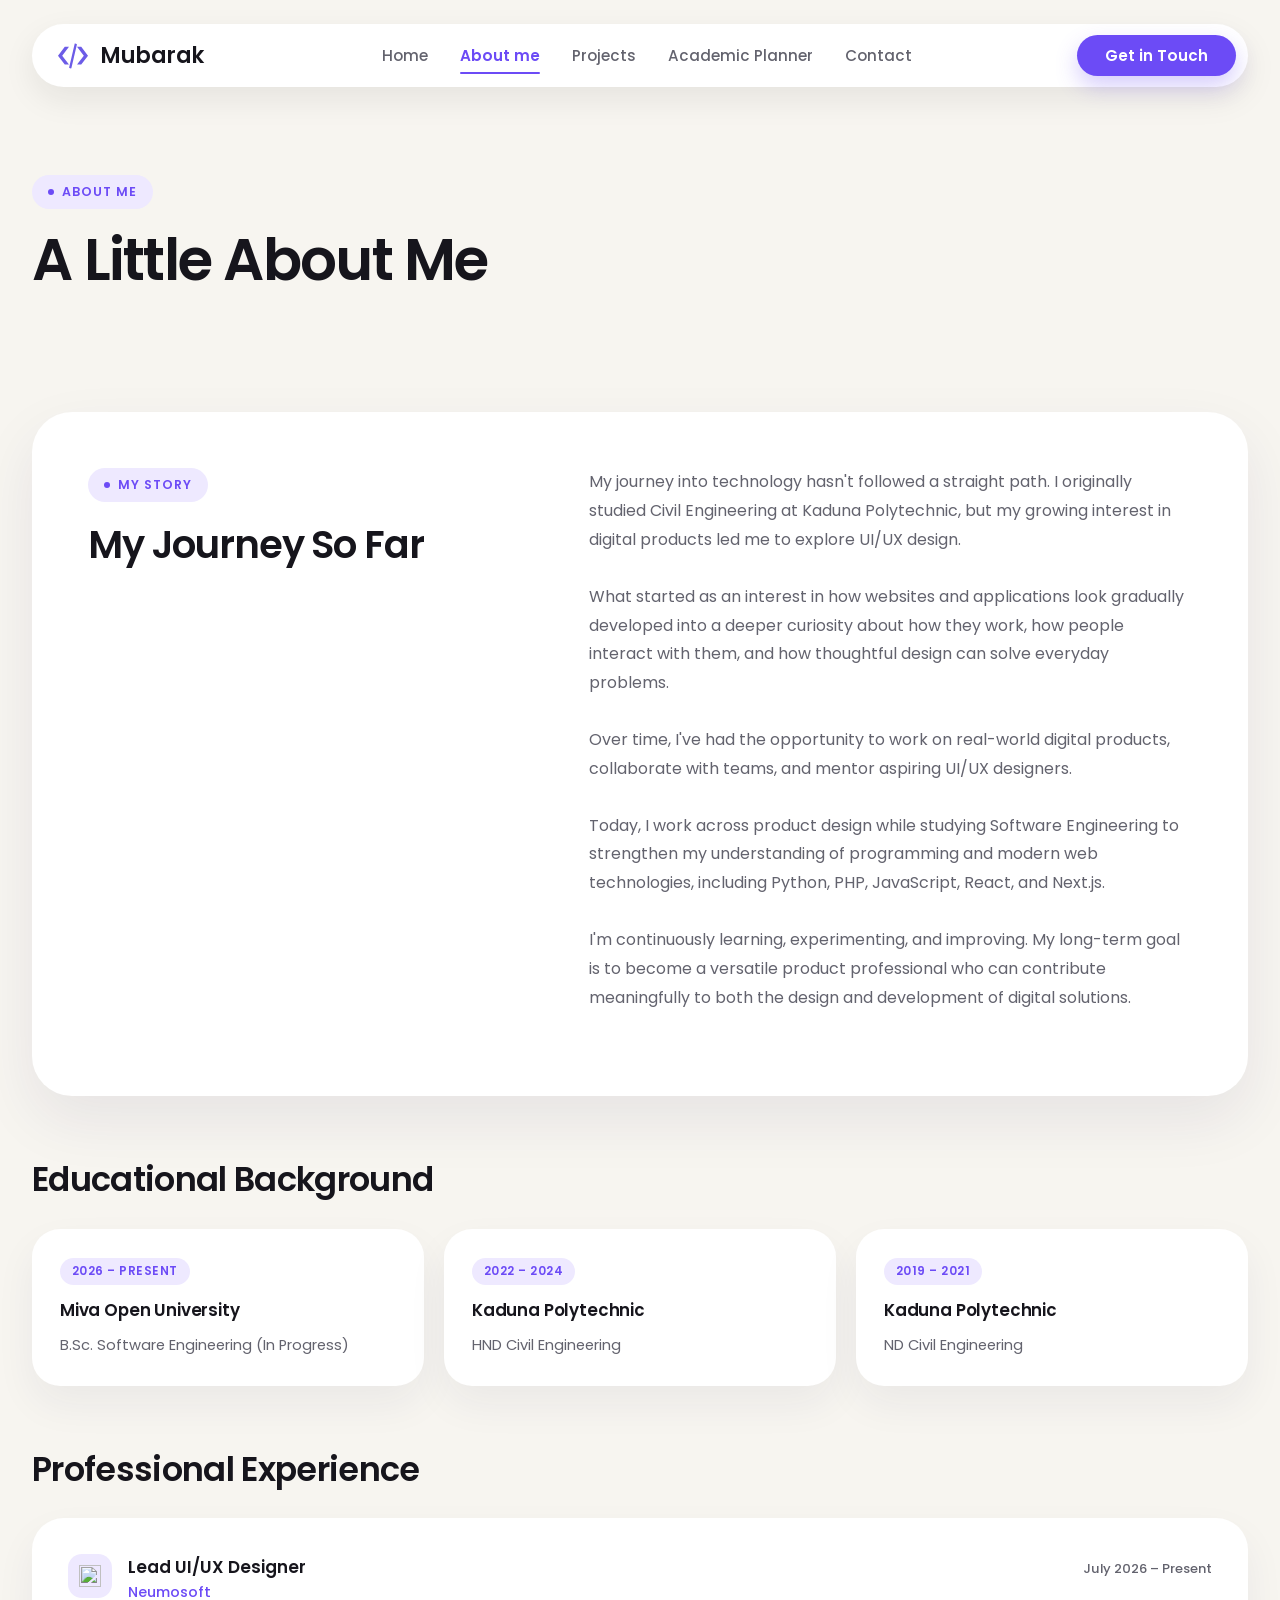
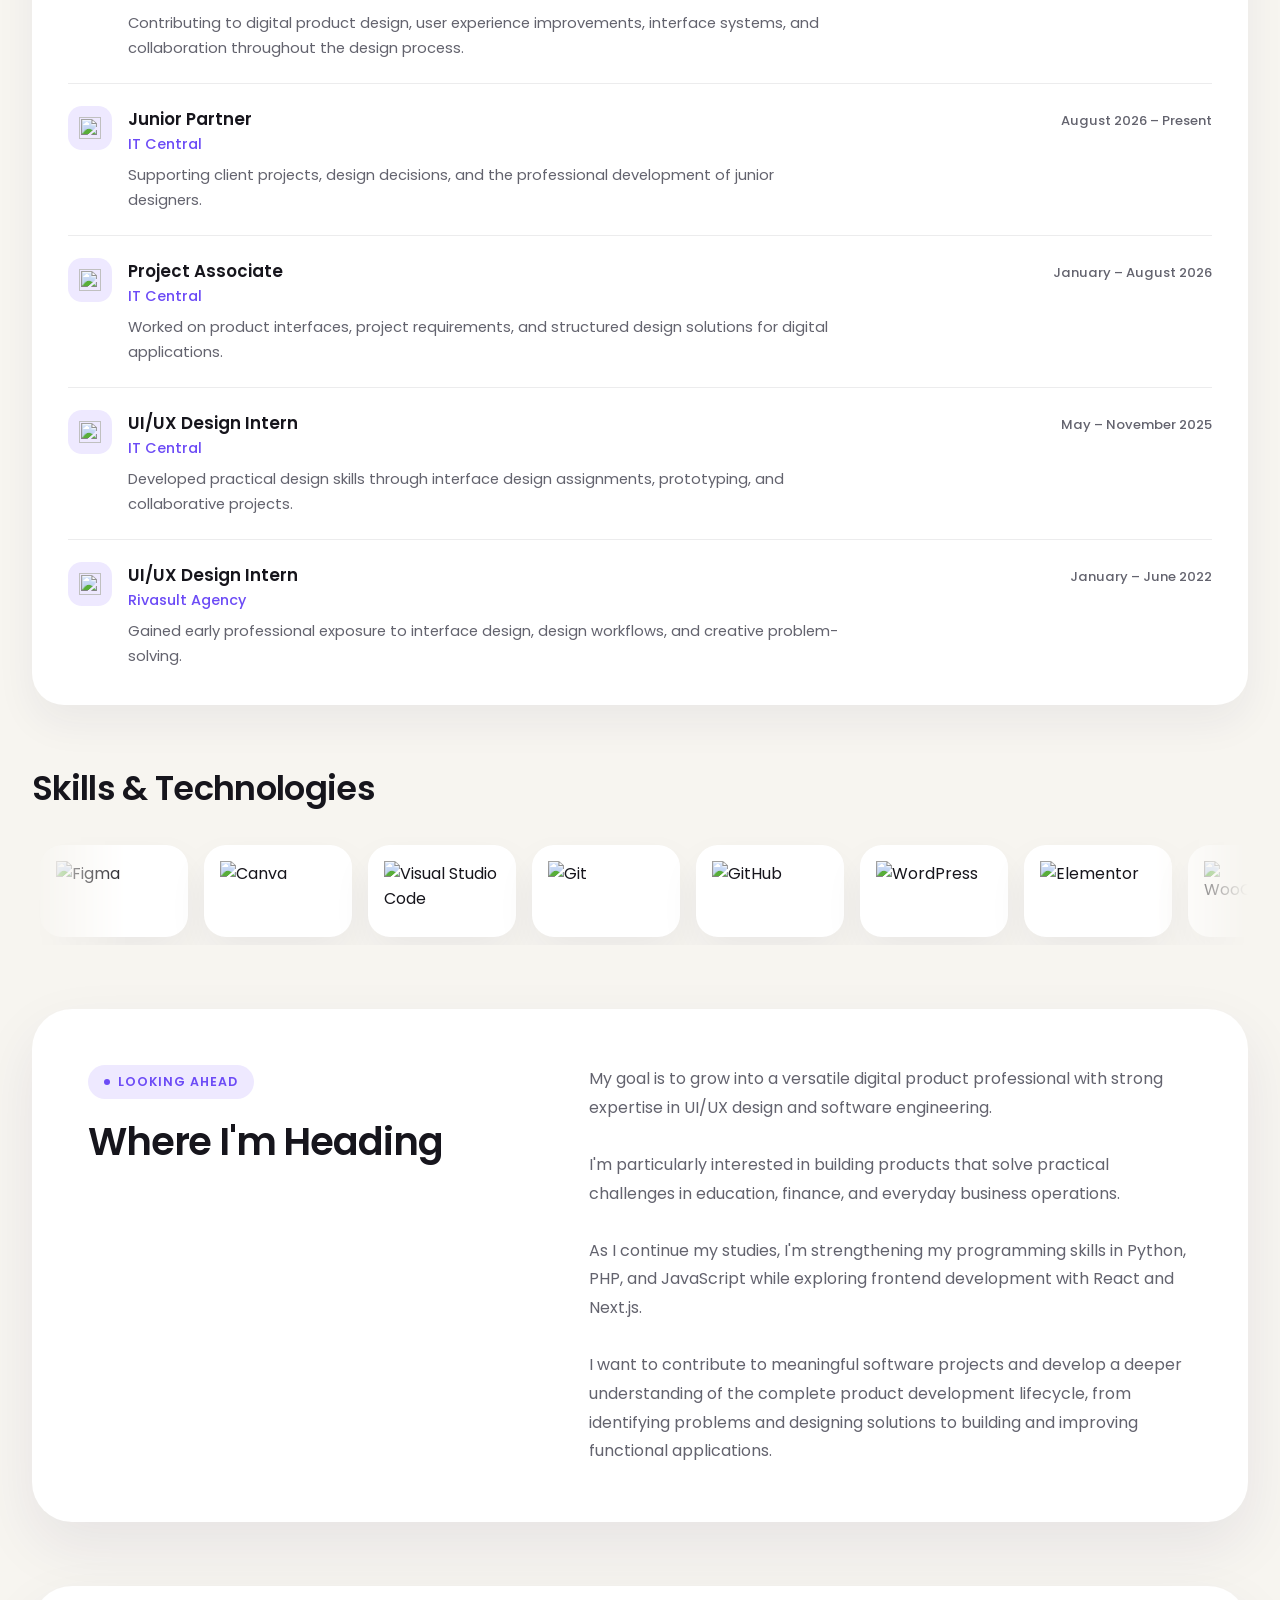
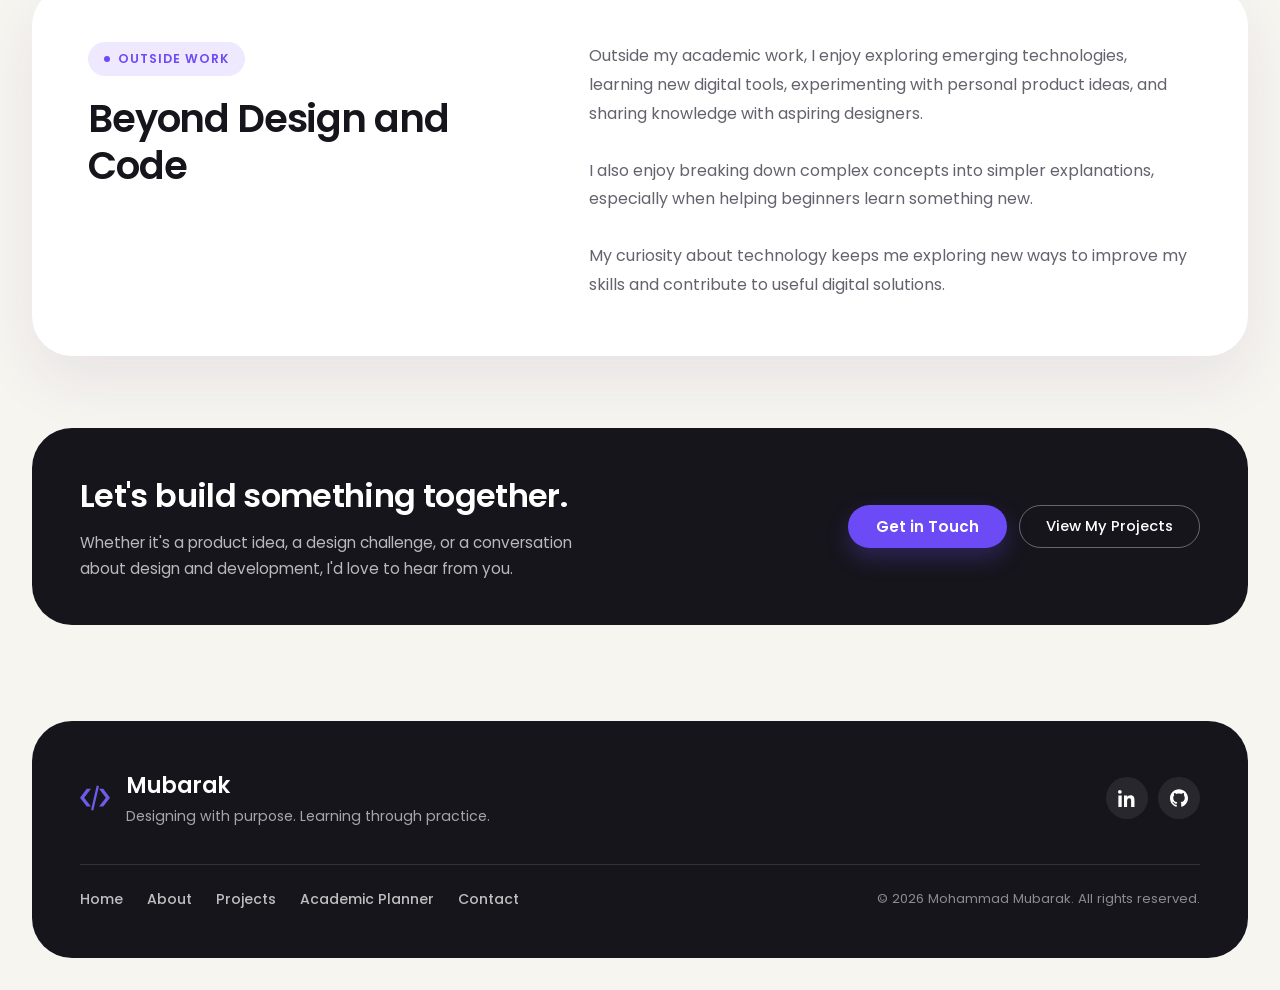
==== commit 0624d786: "About page new section" ====
--- a/about.html
+++ b/about.html
@@ -290,7 +290,7 @@
       </section>
 
       <!-- ---------- GOALS ---------- -->
-      <section class="about-section">
+      <section class="about-section about-sticky">
         <div class="about__inner about-goals">
           <div class="about__intro">
             <p class="about__label">Looking Ahead</p>
@@ -317,6 +317,33 @@
               deeper understanding of the complete product development lifecycle,
               from identifying problems and designing solutions to building and
               improving functional applications.
+            </p>
+          </div>
+        </div>
+      </section>
+
+      <!-- ---------- BEYOND DESIGN AND CODE ---------- -->
+      <section class="about-section about-sticky about-sticky--second">
+        <div class="about__inner about-goals about-goals--reverse">
+          <div class="about__intro">
+            <p class="about__label">Outside Work</p>
+            <h2 class="about__title">Beyond Design and Code</h2>
+          </div>
+
+          <div class="about__body">
+            <p class="about__text">
+              Outside my academic work, I enjoy exploring emerging technologies,
+              learning new digital tools, experimenting with personal product
+              ideas, and sharing knowledge with aspiring designers.
+            </p>
+            <p class="about__text">
+              I also enjoy breaking down complex concepts into simpler
+              explanations, especially when helping beginners learn something
+              new.
+            </p>
+            <p class="about__text">
+              My curiosity about technology keeps me exploring new ways to
+              improve my skills and contribute to useful digital solutions.
             </p>
           </div>
         </div>
--- a/css/style.css
+++ b/css/style.css
@@ -626,7 +626,7 @@
 .about {
     max-width: 1360px;
     margin: 0 auto;
-    padding: 0 32px 96px;
+    padding: 0 32px 64px;
     scroll-margin-top: 120px; /* keeps the heading clear of the sticky navbar */
 }
 
@@ -737,7 +737,7 @@
    ========================================================================== */
 @media (max-width: 960px) {
     .about {
-        padding: 0 16px 64px;
+        padding: 0 16px 48px;
     }
 
     .about__inner {
@@ -1740,23 +1740,10 @@
     line-height: 1.7;
 }
 
-.about-goals {
-    padding: 36px;
-    background: var(--surface);
-    border-radius: 32px;
-    box-shadow: 0 18px 40px rgba(40, 28, 90, 0.06);
-}
-
-.about-goals p {
-    max-width: 760px;
-    margin: 0;
-    color: var(--text-muted);
-    font-size: 0.98rem;
-    line-height: 1.8;
-}
-
-.about-goals p + p {
-    margin-top: 16px;
+/* Goals reuses the same two-column card as the story section,
+   so it only needs a couple of small overrides. */
+.about-goals .about__text:last-child {
+    margin-bottom: 0;
 }
 
 .about-cta {
@@ -1820,12 +1807,563 @@
         margin-top: 48px;
     }
 
-    .about-goals {
-        padding: 26px 22px;
-    }
-
     .about-cta {
         padding: 32px 24px;
         border-radius: 28px;
     }
 }
+
+
+/* ==========================================================================
+   22. What I do (home page)
+   Three white cards that follow the same rounded, soft-shadow
+   surfaces used by the About card.
+   ========================================================================== */
+.what-i-do {
+    max-width: 1360px;
+    margin: 0 auto;
+    padding: 8px 32px 64px;
+    scroll-margin-top: 120px;
+}
+
+/* The big white container — same surface as the About card */
+.what-i-do__inner {
+    padding: 51px;
+    background: var(--surface);
+    border-radius: 40px;
+    box-shadow: 0 24px 60px rgba(40, 28, 90, 0.08);
+}
+
+.what-i-do__head {
+    margin-bottom: 36px;
+}
+
+/* Same pill label as the About section */
+.what-i-do__label {
+    display: inline-flex;
+    align-items: center;
+    gap: 8px;
+    margin: 0;
+    padding: 8px 16px;
+    border-radius: var(--radius-pill);
+    background: var(--brand-soft);
+    color: var(--brand);
+    font-size: 0.78rem;
+    font-weight: 600;
+    letter-spacing: 0.08em;
+    text-transform: uppercase;
+}
+
+.what-i-do__label::before {
+    content: "";
+    width: 6px;
+    height: 6px;
+    border-radius: 50%;
+    background: var(--brand);
+}
+
+.what-i-do__title {
+    max-width: 420px;
+    margin: 20px 0 0;
+    font-size: clamp(1.8rem, 3vw, 2.5rem);
+    font-weight: 600;
+    line-height: 1.22;
+    letter-spacing: -0.03em;
+}
+
+.what-i-do__grid {
+    display: grid;
+    grid-template-columns: repeat(3, minmax(0, 1fr));
+    gap: 24px;
+}
+
+/* Tinted cards, matching the small highlight cards inside the About surface */
+.what-i-do__card {
+    display: flex;
+    flex-direction: column;
+    padding: 28px;
+    background: #f7f3ff;
+    border: 1px solid rgba(108, 75, 246, 0.1);
+    border-radius: 24px;
+    transition: transform var(--ease), box-shadow var(--ease);
+}
+
+.what-i-do__card:hover {
+    transform: translateY(-2px);
+    box-shadow: 0 14px 28px rgba(40, 28, 90, 0.09);
+}
+
+/* White icon chip — same feel as the hero's floating badges */
+.what-i-do__icon {
+    display: grid;
+    place-items: center;
+    width: 48px;
+    height: 48px;
+    margin-bottom: 22px;
+    background: var(--surface);
+    border-radius: 14px;
+    box-shadow: 0 8px 18px rgba(40, 28, 90, 0.1);
+}
+
+.what-i-do__icon img {
+    display: block;
+    width: 26px;
+    height: 26px;
+    object-fit: contain;
+}
+
+.what-i-do__card-title {
+    margin: 0 0 12px;
+    font-size: 1.15rem;
+    font-weight: 600;
+    letter-spacing: -0.01em;
+}
+
+.what-i-do__text {
+    margin: 0;
+    color: var(--text-muted);
+    font-size: 0.95rem;
+    line-height: 1.75;
+}
+
+@media (max-width: 960px) {
+    .what-i-do {
+        padding: 8px 16px 48px;
+    }
+
+    .what-i-do__inner {
+        padding: 36px 28px;
+        border-radius: 32px;
+    }
+
+    .what-i-do__grid {
+        grid-template-columns: 1fr;
+        gap: 16px;
+    }
+
+    .what-i-do__card {
+        padding: 24px;
+        border-radius: 22px;
+    }
+}
+
+@media (max-width: 480px) {
+    .what-i-do__inner {
+        padding: 28px 20px;
+        border-radius: 26px;
+    }
+}
+
+
+/* ==========================================================================
+   23. Featured projects (home page)
+   A compact grid of project cards inside the same white surface
+   used by the About and What I Do sections.
+   ========================================================================== */
+.featured-projects {
+    max-width: 1360px;
+    margin: 0 auto;
+    padding: 8px 32px 64px;
+    scroll-margin-top: 120px;
+}
+
+.featured-projects__inner {
+    position: relative;
+    /* anchors the desktop button to this card */
+    padding: 51px;
+    background: var(--surface);
+    border-radius: 40px;
+    box-shadow: 0 24px 60px rgba(40, 28, 90, 0.08);
+}
+
+.featured-projects__head {
+    margin-bottom: 36px;
+}
+
+/* Same pill label as the About and What I Do sections */
+.featured-projects__label {
+    display: inline-flex;
+    align-items: center;
+    gap: 8px;
+    margin: 0;
+    padding: 8px 16px;
+    border-radius: var(--radius-pill);
+    background: var(--brand-soft);
+    color: var(--brand);
+    font-size: 0.78rem;
+    font-weight: 600;
+    letter-spacing: 0.08em;
+    text-transform: uppercase;
+}
+
+.featured-projects__label::before {
+    content: "";
+    width: 6px;
+    height: 6px;
+    border-radius: 50%;
+    background: var(--brand);
+}
+
+.featured-projects__title {
+    max-width: 420px;
+    margin: 20px 0 0;
+    font-size: clamp(1.8rem, 3vw, 2.5rem);
+    font-weight: 600;
+    line-height: 1.22;
+    letter-spacing: -0.03em;
+}
+
+.featured-projects__grid {
+    display: grid;
+    grid-template-columns: repeat(3, minmax(0, 1fr));
+    gap: 16px;
+}
+
+/* Button: top-right on desktop, under the cards on smaller screens */
+.featured-projects__more {
+    position: absolute;
+    top: 51px;
+    right: 51px;
+}
+
+/* Compact tinted cards, matching the What I Do cards */
+.featured-projects__card {
+    display: flex;
+    flex-direction: column;
+    padding: 24px;
+    background: #f7f3ff;
+    border: 1px solid rgba(108, 75, 246, 0.1);
+    border-radius: 22px;
+    transition: transform var(--ease), box-shadow var(--ease);
+}
+
+.featured-projects__card:hover {
+    transform: translateY(-2px);
+    box-shadow: 0 14px 28px rgba(40, 28, 90, 0.09);
+}
+
+/* Cover image placeholder — swap the span for an <img> later */
+.featured-projects__cover {
+    display: grid;
+    place-items: center;
+    aspect-ratio: 16 / 10;
+    margin-bottom: 18px;
+    overflow: hidden;
+    background: var(--brand-soft);
+    border: 1px dashed rgba(108, 75, 246, 0.35);
+    border-radius: 16px;
+    color: var(--brand);
+    font-size: 0.78rem;
+    font-weight: 500;
+}
+
+.featured-projects__cover img {
+    width: 100%;
+    height: 100%;
+    object-fit: cover;
+}
+
+/* Once a real image is inside, hide the dashed placeholder look */
+.featured-projects__cover:has(img) {
+    background: none;
+    border-color: transparent;
+}
+
+.featured-projects__name {
+    margin: 0 0 12px;
+    font-size: 1.1rem;
+    font-weight: 600;
+    letter-spacing: 0.02em;
+    text-transform: uppercase;
+}
+
+.featured-projects__text {
+    margin: 0;
+    color: var(--text-muted);
+    font-size: 0.9rem;
+    line-height: 1.7;
+}
+
+@media (max-width: 960px) {
+    .featured-projects {
+        padding: 8px 16px 48px;
+    }
+
+    .featured-projects__inner {
+        padding: 36px 28px;
+        border-radius: 32px;
+    }
+
+    /* The button leaves the top-right corner and sits below the cards */
+    .featured-projects__more {
+        position: static;
+        display: flex;
+        width: fit-content;
+        margin: 24px auto 0;
+    }
+
+    .featured-projects__grid {
+        grid-template-columns: 1fr;
+        gap: 16px;
+    }
+
+    .featured-projects__card {
+        padding: 24px;
+    }
+}
+
+@media (max-width: 480px) {
+    .featured-projects__inner {
+        padding: 28px 20px;
+        border-radius: 26px;
+    }
+}
+
+
+/* ==========================================================================
+   24. Sticky stack (desktop)
+   Each white panel parks just under the sticky navbar, so the next
+   panel slides up over it while you scroll — a stacked-card effect.
+   The small differences in "top" leave a thin edge of each card
+   visible underneath the next one.
+   ========================================================================== */
+.about,
+.what-i-do,
+.featured-projects {
+    position: sticky;
+}
+
+.about {
+    top: 120px;
+}
+
+.what-i-do {
+    top: 136px;
+}
+
+.featured-projects {
+    top: 152px;
+}
+
+/* On phones and tablets the cards can be taller than the screen,
+   so the stacking effect would hide content — turn it off. */
+@media (max-width: 960px) {
+    .about,
+    .what-i-do,
+    .featured-projects {
+        position: static;
+    }
+}
+
+
+/* ==========================================================================
+   25. Scroll reveal (phones and tablets)
+   Each white panel fades up as it enters the screen. This replaces the
+   sticky stack on small screens, where the panels are too tall to stick.
+   The "js-ready" class is added by main.js, so if JavaScript fails the
+   panels simply stay visible.
+   ========================================================================== */
+@media (max-width: 960px) {
+    .js-ready .about__inner,
+    .js-ready .what-i-do__inner,
+    .js-ready .featured-projects__inner {
+        opacity: 0;
+        transform: translateY(24px);
+        transition: opacity 0.6s ease, transform 0.6s ease;
+    }
+
+    .js-ready .is-visible {
+        opacity: 1;
+        transform: translateY(0);
+    }
+}
+
+@media (prefers-reduced-motion: reduce) {
+    .js-ready .about__inner,
+    .js-ready .what-i-do__inner,
+    .js-ready .featured-projects__inner {
+        opacity: 1;
+        transform: none;
+        transition: none;
+    }
+}
+
+
+/* ==========================================================================
+   26. Professional experience (about page)
+   One white surface holding a stack of roles, each separated by a
+   hairline rule so the list reads as a timeline.
+   ========================================================================== */
+.experience {
+    padding: 36px;
+    background: var(--surface);
+    border-radius: 32px;
+    box-shadow: 0 18px 40px rgba(40, 28, 90, 0.06);
+}
+
+.experience__item {
+    display: flex;
+    align-items: flex-start;
+    gap: 16px;
+    padding: 22px 0;
+    border-top: 1px solid rgba(22, 21, 28, 0.08);
+}
+
+.experience__icon {
+    flex: none;
+    display: grid;
+    place-items: center;
+    width: 44px;
+    height: 44px;
+    background: var(--brand-soft);
+    border-radius: 14px;
+}
+
+.experience__icon img {
+    width: 22px;
+    height: 22px;
+    object-fit: contain;
+}
+
+.experience__body {
+    flex: 1;
+    min-width: 0;
+}
+
+.experience__item:first-child {
+    padding-top: 0;
+    border-top: 0;
+}
+
+.experience__item:last-child {
+    padding-bottom: 0;
+}
+
+.experience__top {
+    display: flex;
+    flex-wrap: wrap;
+    align-items: baseline;
+    justify-content: space-between;
+    gap: 4px 16px;
+}
+
+.experience__role {
+    margin: 0;
+    font-size: 1.05rem;
+    font-weight: 600;
+    color: var(--text);
+}
+
+.experience__period {
+    margin: 0;
+    font-size: 0.82rem;
+    font-weight: 500;
+    color: var(--text-muted);
+    white-space: nowrap;
+}
+
+.experience__company {
+    margin: 2px 0 8px;
+    font-size: 0.9rem;
+    font-weight: 500;
+    color: var(--brand);
+}
+
+.experience__text {
+    margin: 0;
+    max-width: 720px;
+    font-size: 0.92rem;
+    line-height: 1.7;
+    color: var(--text-muted);
+}
+
+@media (max-width: 600px) {
+    .experience {
+        padding: 26px 22px;
+        border-radius: 26px;
+    }
+
+    .experience__period {
+        white-space: normal;
+    }
+}
+
+
+/* ==========================================================================
+   27. Skills marquee (about page)
+   Brand logos in a single row that rolls from right to left forever.
+   The list is repeated once in the HTML, so the track can slide by
+   exactly half its width and loop with no visible jump.
+   ========================================================================== */
+.skills-marquee {
+    overflow: hidden;
+    padding: 8px 0;
+    -webkit-mask-image: linear-gradient(90deg, transparent, #000 8%, #000 92%, transparent);
+    mask-image: linear-gradient(90deg, transparent, #000 8%, #000 92%, transparent);
+}
+
+.skills-marquee__track {
+    display: flex;
+    width: max-content;
+    animation: skills-marquee 34s linear infinite;
+}
+
+.skills-marquee:hover .skills-marquee__track {
+    animation-play-state: paused;
+}
+
+.skills-marquee__list {
+    display: flex;
+    align-items: center;
+    gap: 16px;
+    margin: 0;
+    padding: 0 8px;
+    list-style: none;
+}
+
+.skills-marquee__item {
+    flex: none;
+    display: grid;
+    place-items: center;
+    width: 148px;
+    height: 92px;
+    padding: 16px;
+    background: var(--surface);
+    border-radius: 22px;
+    box-shadow: 0 18px 40px rgba(40, 28, 90, 0.06);
+}
+
+.skills-marquee__item img {
+    width: 100%;
+    height: 100%;
+    object-fit: contain;
+}
+
+@keyframes skills-marquee {
+    to {
+        transform: translateX(-50%);
+    }
+}
+
+@media (max-width: 600px) {
+    .skills-marquee__list {
+        gap: 12px;
+    }
+
+    .skills-marquee__item {
+        width: 120px;
+        height: 76px;
+        padding: 14px;
+        border-radius: 18px;
+    }
+}
+
+@media (prefers-reduced-motion: reduce) {
+    .skills-marquee {
+        overflow-x: auto;
+    }
+
+    .skills-marquee__track {
+        animation: none;
+    }
+}
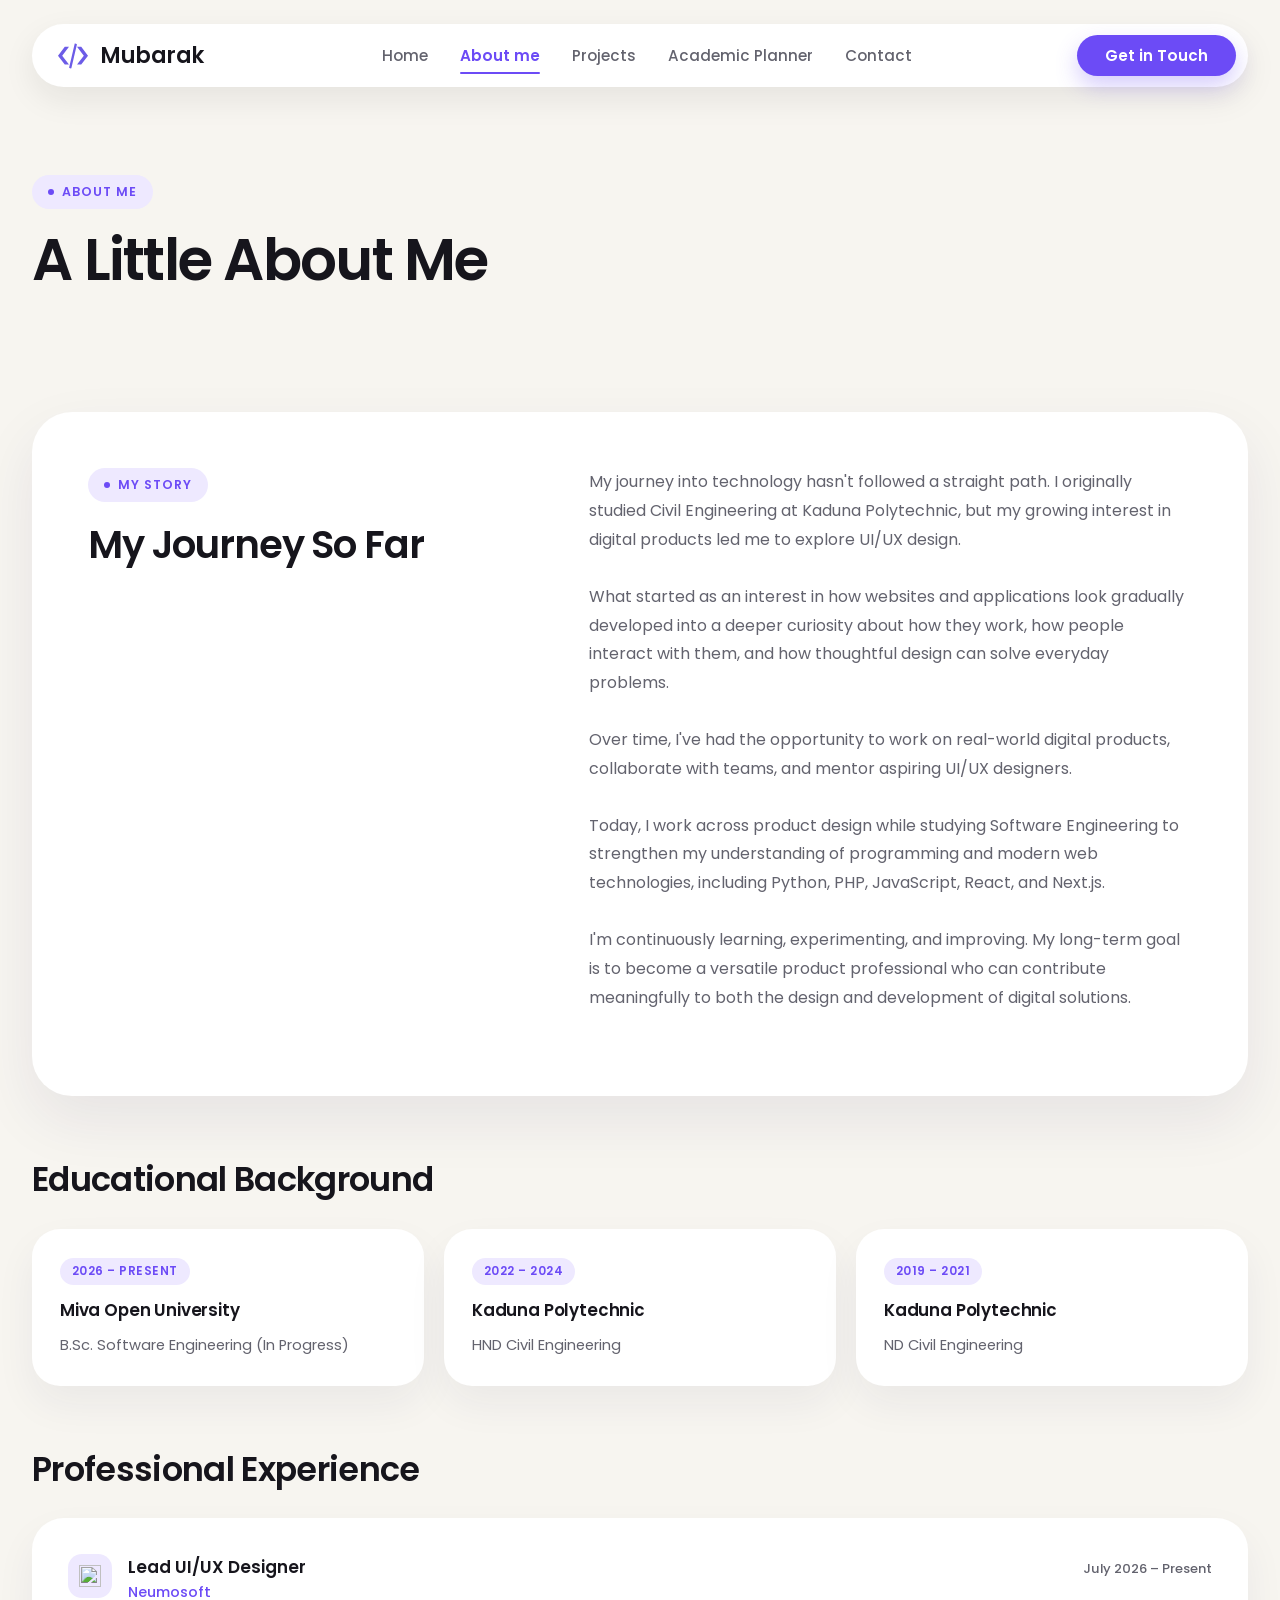
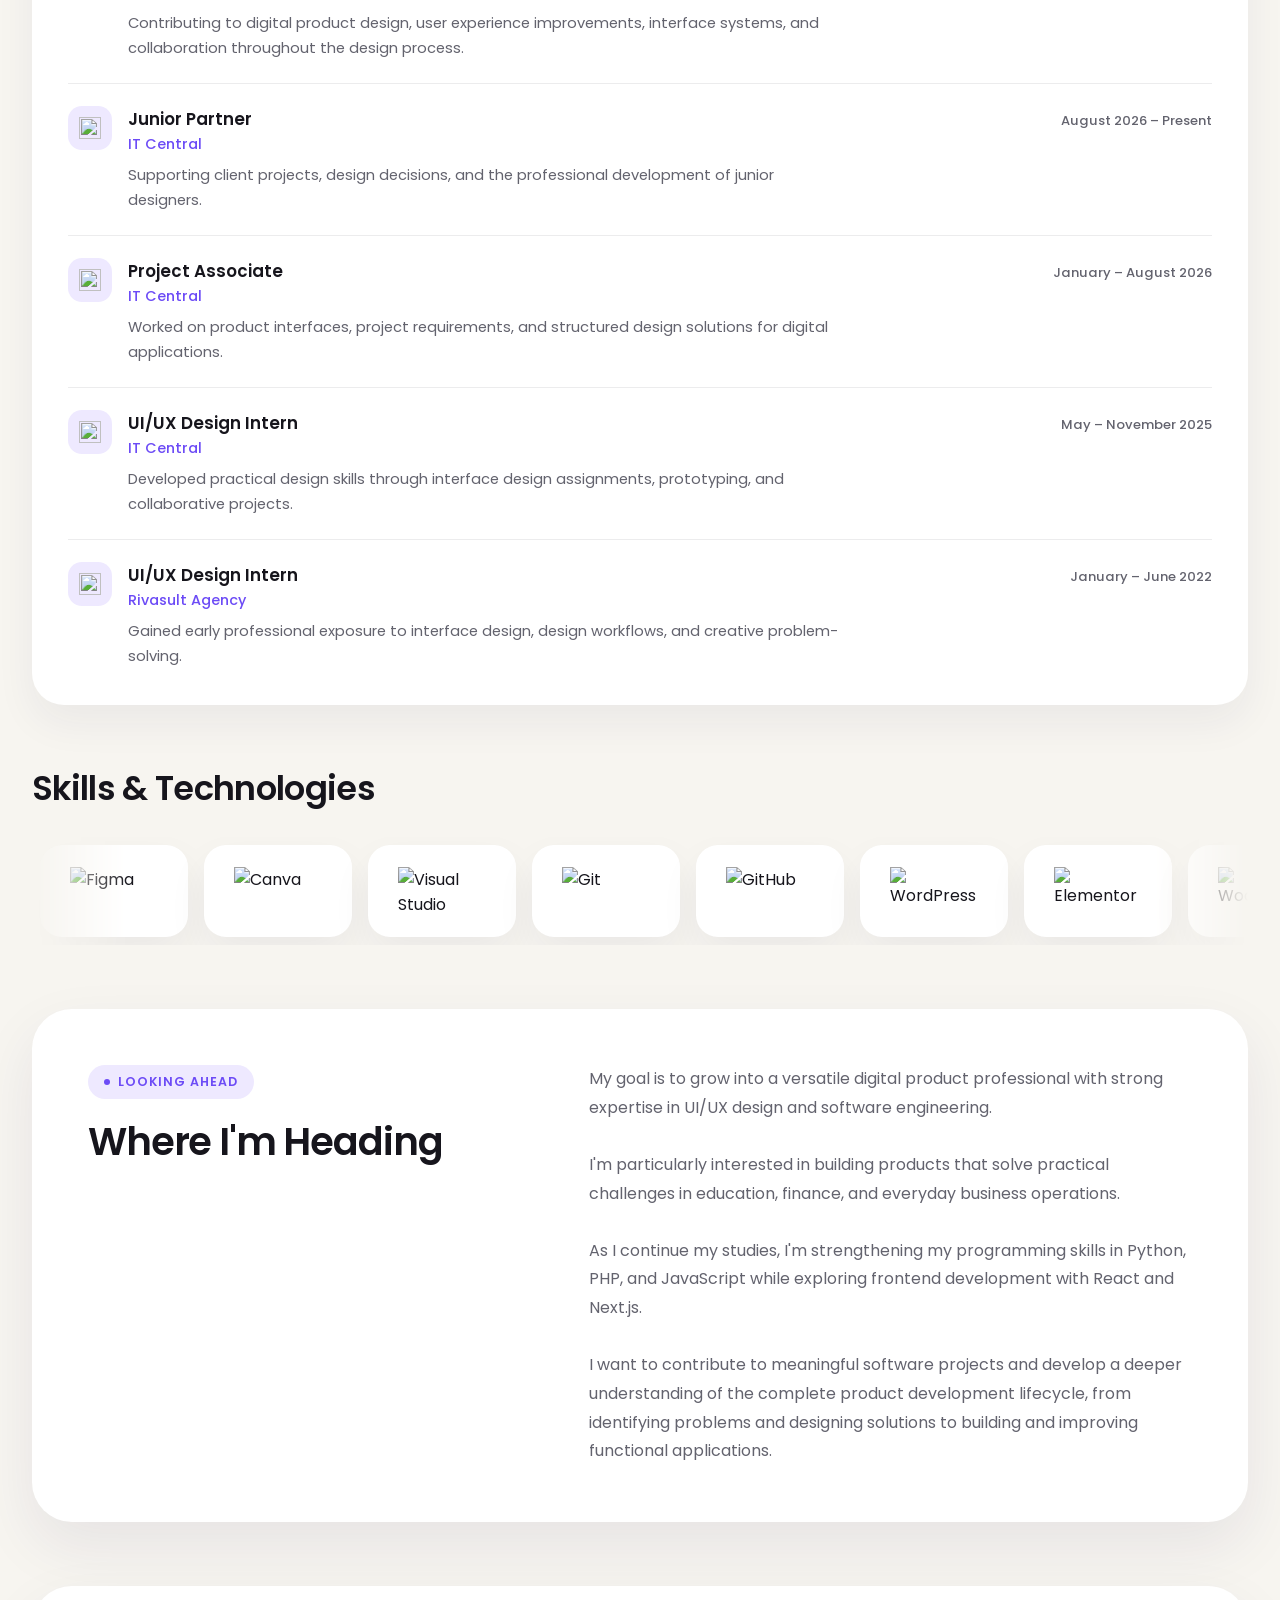
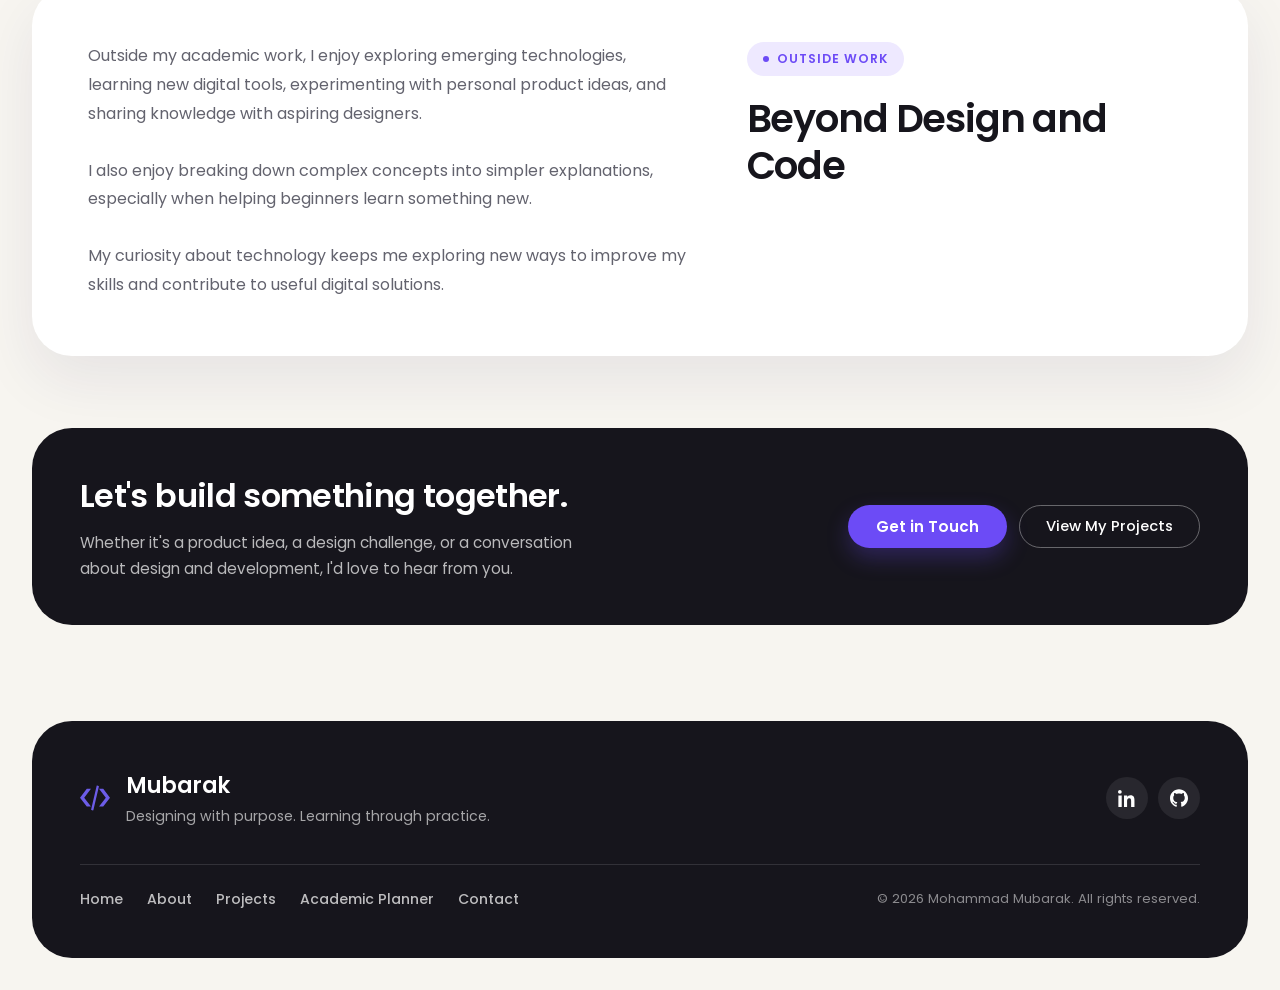
==== commit c02b1fa2: "New Updates entirely" ====
--- a/about.html
+++ b/about.html
@@ -248,45 +248,23 @@
         <div class="skills-marquee">
           <div class="skills-marquee__track">
             <ul class="skills-marquee__list">
-              <li class="skills-marquee__item"><img src="icons/skills/figma.svg" alt="Figma" /></li>
-              <li class="skills-marquee__item"><img src="icons/skills/canva.svg" alt="Canva" /></li>
-              <li class="skills-marquee__item"><img src="icons/skills/vscode.svg" alt="Visual Studio Code" /></li>
-              <li class="skills-marquee__item"><img src="icons/skills/git.svg" alt="Git" /></li>
-              <li class="skills-marquee__item"><img src="icons/skills/github.svg" alt="GitHub" /></li>
-              <li class="skills-marquee__item"><img src="icons/skills/wordpress.svg" alt="WordPress" /></li>
-              <li class="skills-marquee__item"><img src="icons/skills/elementor.svg" alt="Elementor" /></li>
-              <li class="skills-marquee__item"><img src="icons/skills/woocommerce.svg" alt="WooCommerce" /></li>
-              <li class="skills-marquee__item"><img src="icons/skills/blogger.svg" alt="Blogger" /></li>
-              <li class="skills-marquee__item"><img src="icons/skills/python.svg" alt="Python" /></li>
-              <li class="skills-marquee__item"><img src="icons/skills/php.svg" alt="PHP" /></li>
-              <li class="skills-marquee__item"><img src="icons/skills/javascript.svg" alt="JavaScript" /></li>
-              <li class="skills-marquee__item"><img src="icons/skills/html5.svg" alt="HTML5" /></li>
-              <li class="skills-marquee__item"><img src="icons/skills/css3.svg" alt="CSS3" /></li>
-              <li class="skills-marquee__item"><img src="icons/skills/react.svg" alt="React" /></li>
-              <li class="skills-marquee__item"><img src="icons/skills/nextjs.svg" alt="Next.js" /></li>
+              <li class="skills-marquee__item"><img src="icons/skills/figma-icon.svg" alt="Figma" /></li>
+              <li class="skills-marquee__item"><img src="icons/skills/canva-icon.svg" alt="Canva" /></li>
+              <li class="skills-marquee__item"><img src="icons/skills/visual-studio-code-icon.svg" alt="Visual Studio Code" /></li>
+              <li class="skills-marquee__item"><img src="icons/skills/git-icon.svg" alt="Git" /></li>
+              <li class="skills-marquee__item"><img src="icons/skills/github-icon.svg" alt="GitHub" /></li>
+              <li class="skills-marquee__item"><img src="icons/skills/wordpress-icon.svg" alt="WordPress" /></li>
+              <li class="skills-marquee__item"><img src="icons/skills/elementor-icon.svg" alt="Elementor" /></li>
+              <li class="skills-marquee__item"><img src="icons/skills/woocommerce-icon.svg" alt="WooCommerce" /></li>
+              <li class="skills-marquee__item"><img src="icons/skills/blogger-square-color-icon.svg" alt="Blogger" /></li>
+              <li class="skills-marquee__item"><img src="icons/skills/python-programming-language-icon.svg" alt="Python" /></li>
+              <li class="skills-marquee__item"><img src="icons/skills/php-programming-language-icon.svg" alt="PHP" /></li>
+              <li class="skills-marquee__item"><img src="icons/skills/javascript-programming-language-icon.svg" alt="JavaScript" /></li>
+              <li class="skills-marquee__item"><img src="icons/skills/html-icon.svg" alt="HTML5" /></li>
+              <li class="skills-marquee__item"><img src="icons/skills/css-icon.svg" alt="CSS3" /></li>
+              <li class="skills-marquee__item"><img src="icons/skills/react-js-icon.svg" alt="React" /></li>
+              <li class="skills-marquee__item"><img src="icons/skills/nextjs-icon.svg" alt="Next.js" /></li>
             </ul>
-
-            <!-- Duplicate of the list above, so the loop has no visible gap -->
-            <ul class="skills-marquee__list" aria-hidden="true">
-              <li class="skills-marquee__item"><img src="icons/skills/figma.svg" alt="" /></li>
-              <li class="skills-marquee__item"><img src="icons/skills/canva.svg" alt="" /></li>
-              <li class="skills-marquee__item"><img src="icons/skills/vscode.svg" alt="" /></li>
-              <li class="skills-marquee__item"><img src="icons/skills/git.svg" alt="" /></li>
-              <li class="skills-marquee__item"><img src="icons/skills/github.svg" alt="" /></li>
-              <li class="skills-marquee__item"><img src="icons/skills/wordpress.svg" alt="" /></li>
-              <li class="skills-marquee__item"><img src="icons/skills/elementor.svg" alt="" /></li>
-              <li class="skills-marquee__item"><img src="icons/skills/woocommerce.svg" alt="" /></li>
-              <li class="skills-marquee__item"><img src="icons/skills/blogger.svg" alt="" /></li>
-              <li class="skills-marquee__item"><img src="icons/skills/python.svg" alt="" /></li>
-              <li class="skills-marquee__item"><img src="icons/skills/php.svg" alt="" /></li>
-              <li class="skills-marquee__item"><img src="icons/skills/javascript.svg" alt="" /></li>
-              <li class="skills-marquee__item"><img src="icons/skills/html5.svg" alt="" /></li>
-              <li class="skills-marquee__item"><img src="icons/skills/css3.svg" alt="" /></li>
-              <li class="skills-marquee__item"><img src="icons/skills/react.svg" alt="" /></li>
-              <li class="skills-marquee__item"><img src="icons/skills/nextjs.svg" alt="" /></li>
-            </ul>
-          </div>
-        </div>
       </section>
 
       <!-- ---------- GOALS ---------- -->
--- a/css/style.css
+++ b/css/style.css
@@ -1650,6 +1650,10 @@
     line-height: 1.75;
 }
 
+.about-hero__text + .about-hero__text {
+    margin-top: 14px;
+}
+
 .about-hero .btn {
     margin-top: 28px;
 }
@@ -1744,6 +1748,25 @@
    so it only needs a couple of small overrides. */
 .about-goals .about__text:last-child {
     margin-bottom: 0;
+}
+
+/* Mirrored variant: content on the left, heading on the right. */
+.about-goals--reverse {
+    grid-template-columns: minmax(0, 1.15fr) minmax(0, 0.85fr);
+}
+
+.about-goals--reverse .about__intro {
+    order: 2;
+}
+
+@media (max-width: 960px) {
+    .about-goals--reverse {
+        grid-template-columns: 1fr;
+    }
+
+    .about-goals--reverse .about__intro {
+        order: 0;
+    }
 }
 
 .about-cta {
@@ -2336,6 +2359,8 @@
 .skills-marquee__item img {
     width: 100%;
     height: 100%;
+    max-width: 88px;
+    max-height: 48px;
     object-fit: contain;
 }
 
@@ -2367,3 +2392,29 @@
         animation: none;
     }
 }
+
+
+/* ==========================================================================
+   28. Sticky stack — closing about-page cards (desktop and phones)
+   Both cards park just under the sticky navbar; the second one has a
+   slightly larger "top" so a thin edge of the first card stays visible
+   underneath it while it slides up.
+   ========================================================================== */
+.about-sticky.is-pinned {
+    position: sticky;
+    top: 120px;
+}
+
+.about-sticky--second.is-pinned {
+    top: 136px;
+}
+
+@media (max-width: 960px) {
+    .about-sticky.is-pinned {
+        top: 96px;
+    }
+
+    .about-sticky--second.is-pinned {
+        top: 104px;
+    }
+}
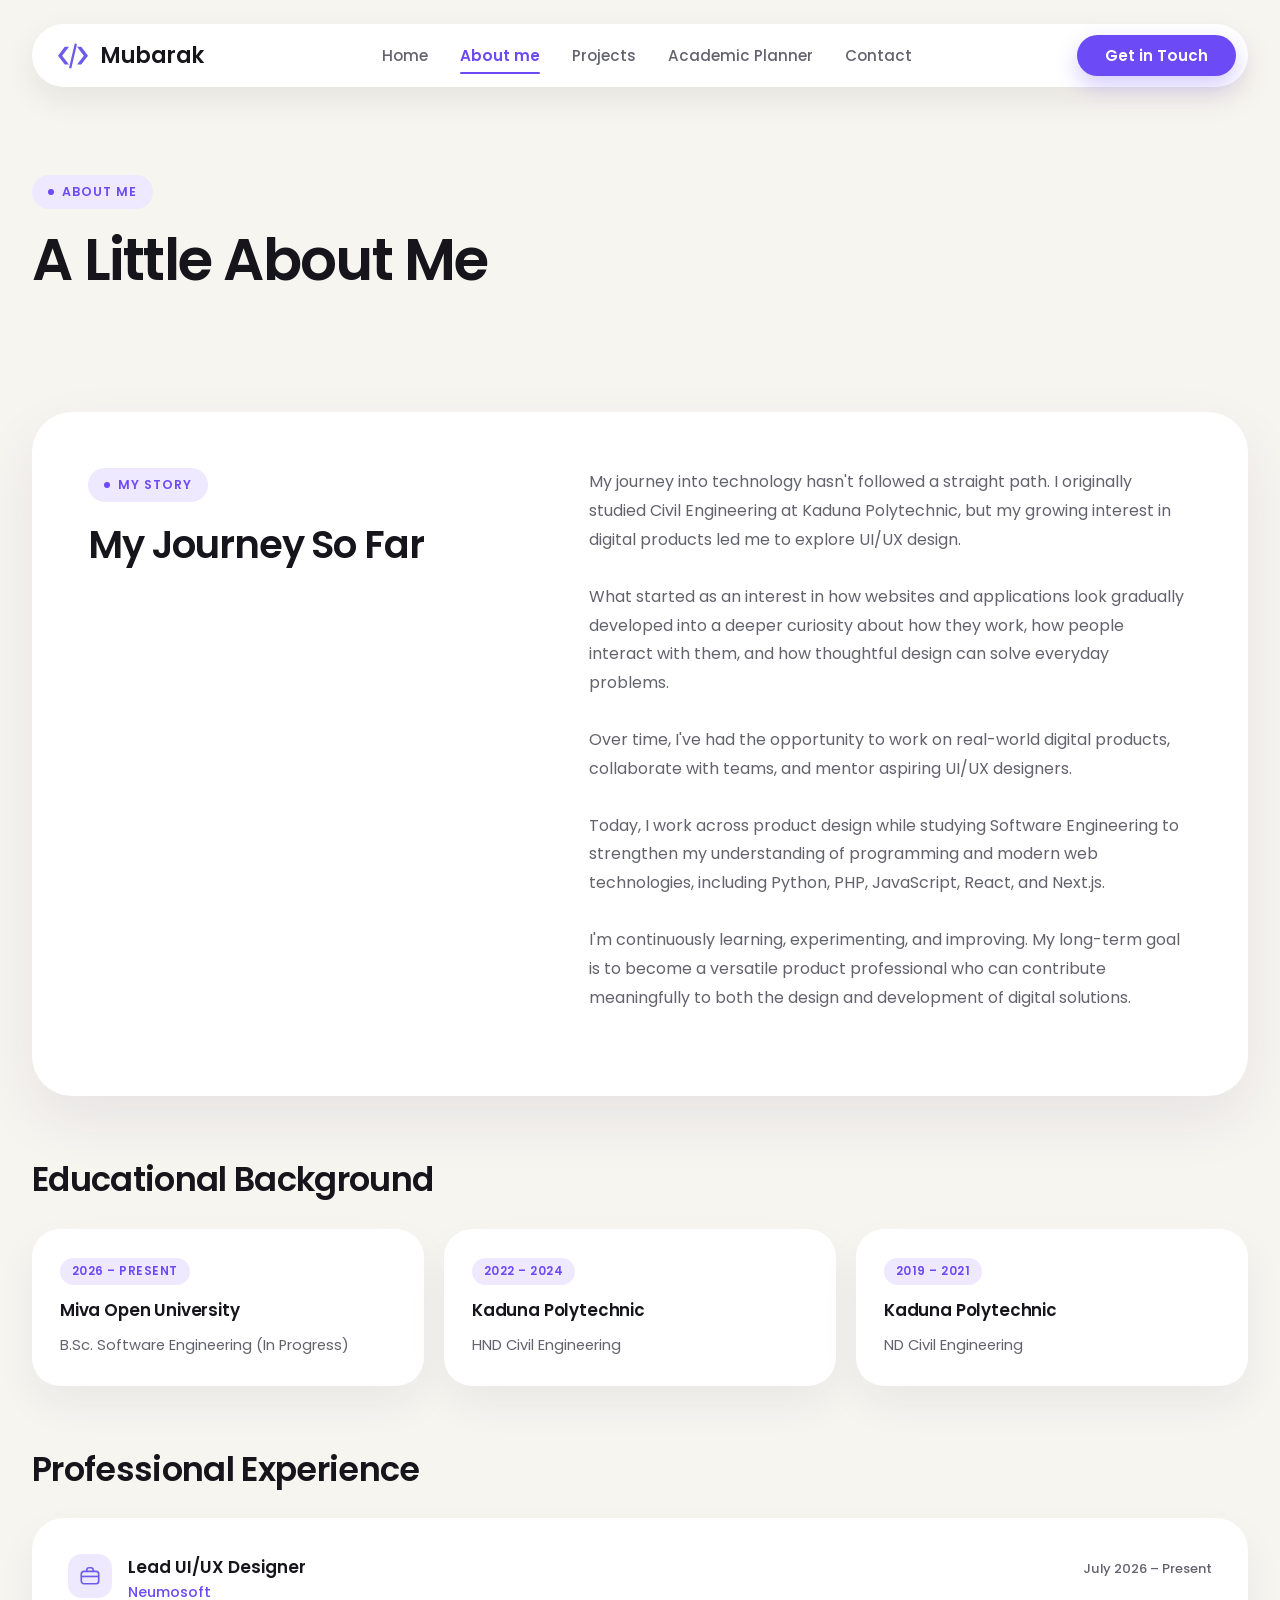
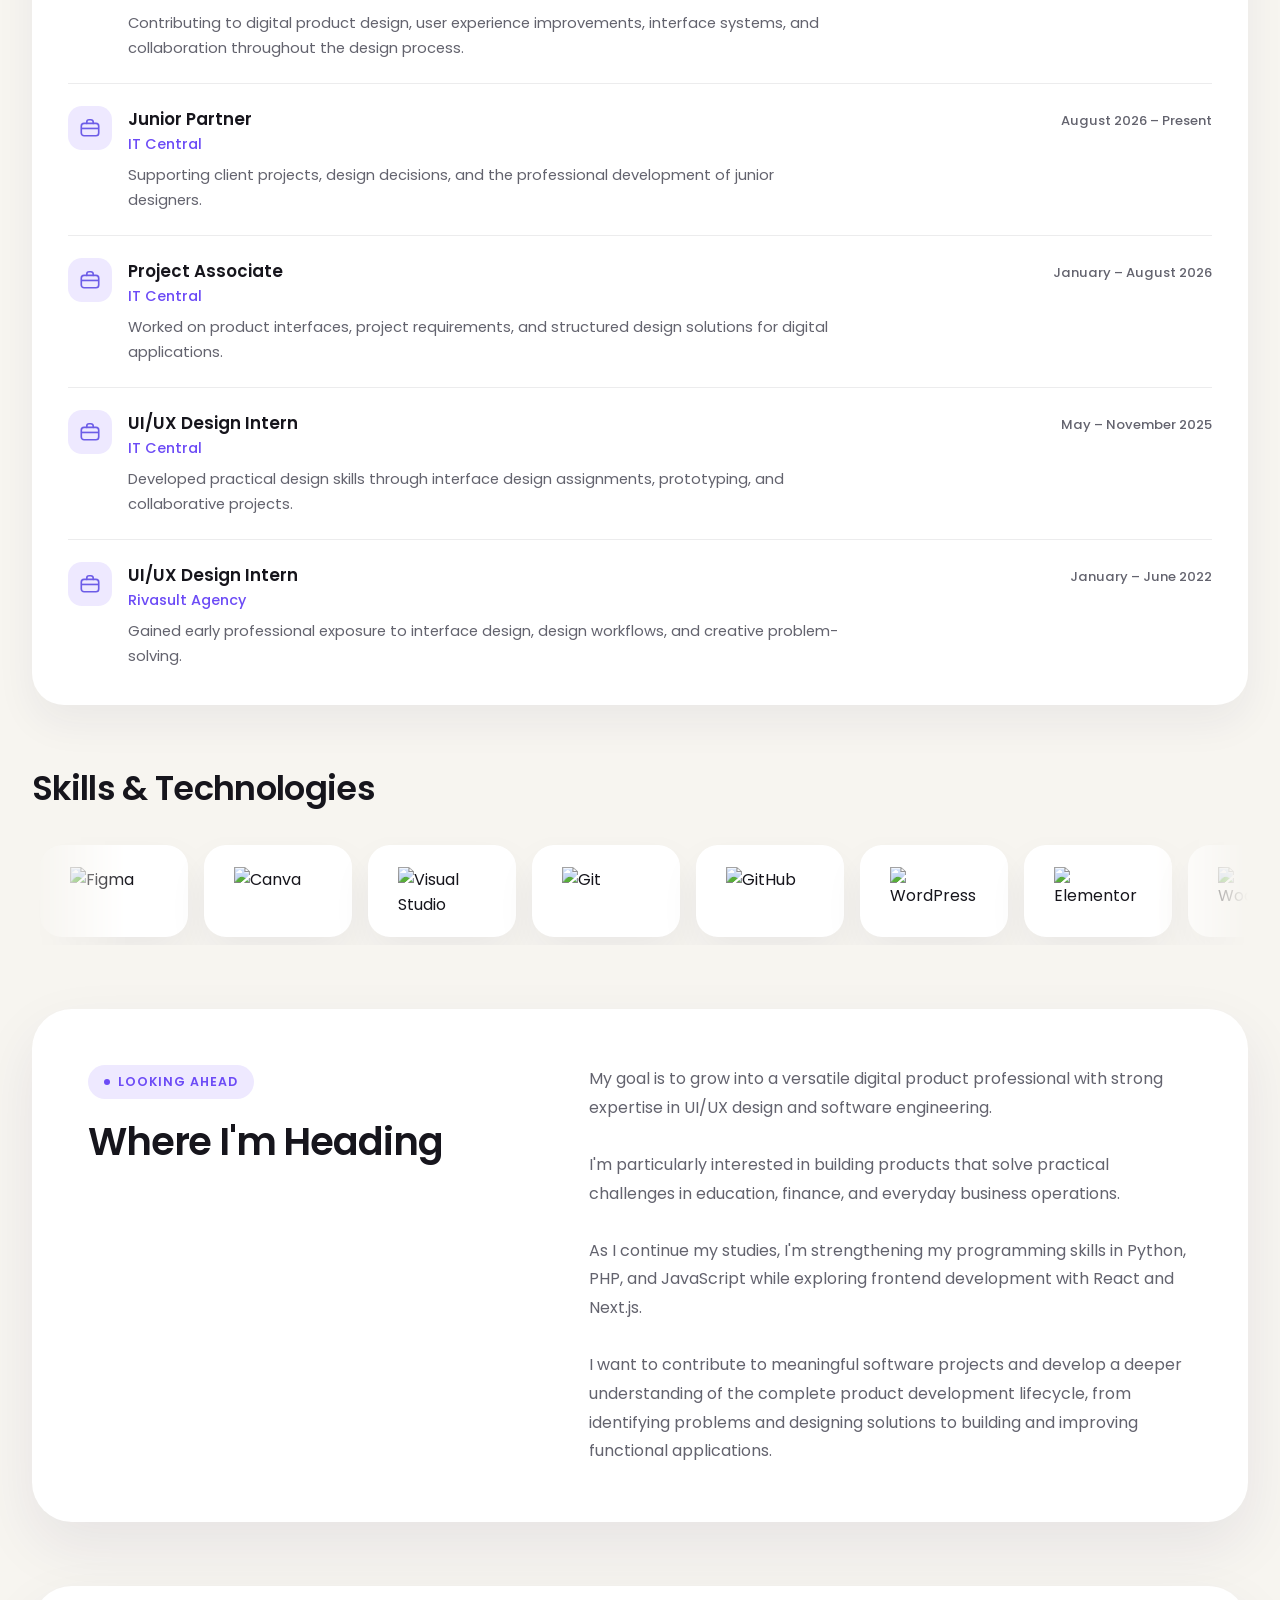
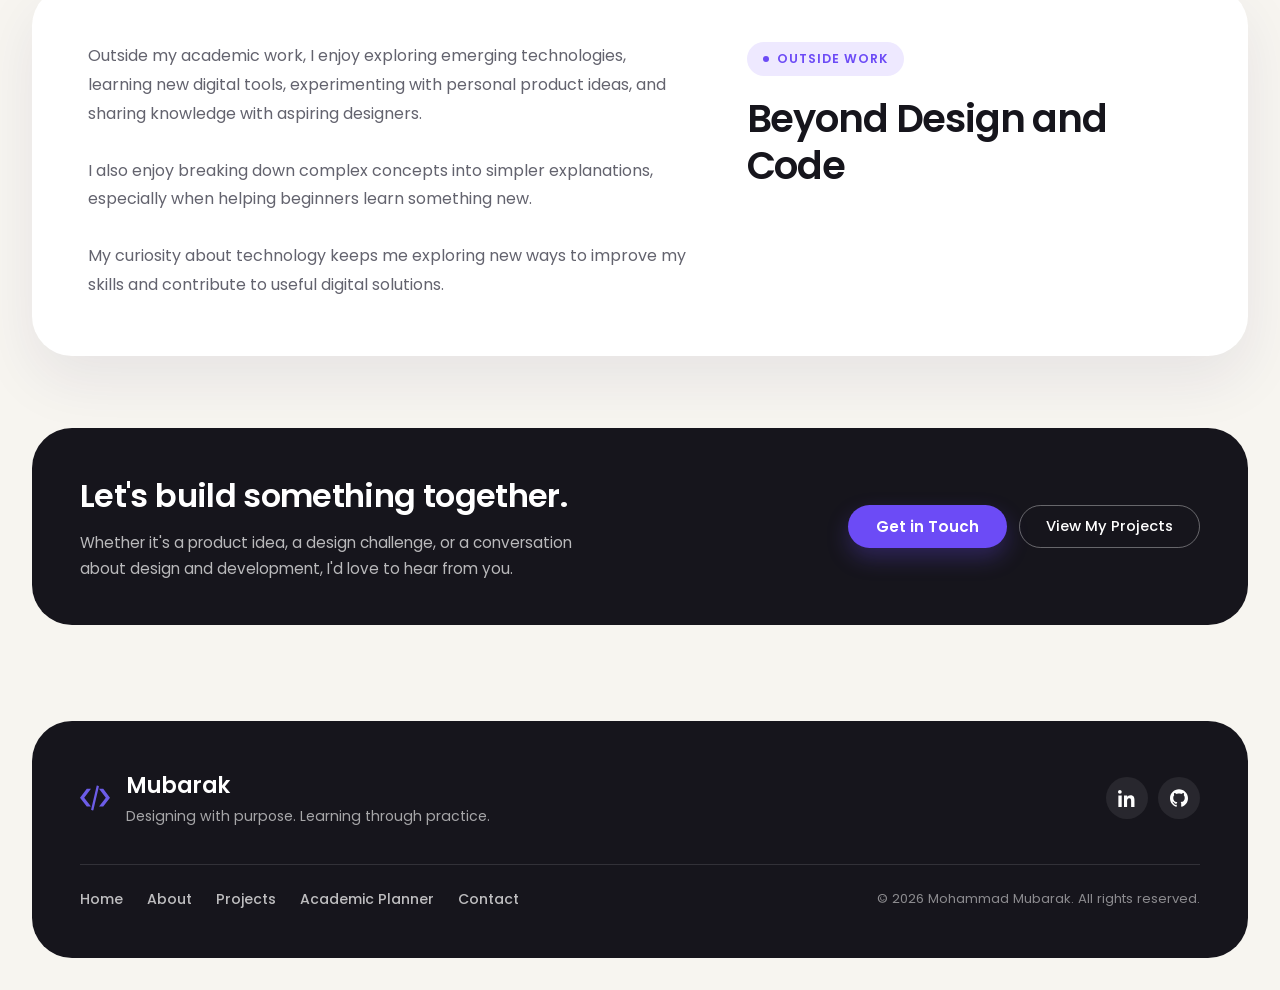
==== commit f6de22f2: "Done updates on that" ====
--- a/about.html
+++ b/about.html
@@ -359,8 +359,8 @@
           </span>
         </a>
 
-        <div class="footer__socials">
-          <a class="footer__social" href="https://www.linkedin.com/in/your-username" target="_blank"
+         <div class="footer__socials">
+          <a class="footer__social" href="https://www.linkedin.com/in/alfa-mubarak-mohammad-b6069a252" target="_blank"
             rel="noopener noreferrer" aria-label="LinkedIn (opens in a new tab)">
             <svg width="18" height="18" viewBox="0 0 24 24" fill="currentColor" aria-hidden="true">
               <path
@@ -369,9 +369,11 @@
             </svg>
           </a>
 
-          <a class="footer__social" href="https://github.com/your-username" target="_blank" rel="noopener noreferrer"
+          <a class="footer__social" href="https://github.com/alfamubarak/" target="_blank" rel="noopener noreferrer"
             aria-label="GitHub (opens in a new tab)">
-            <span class="github-icon" aria-hidden="true"></span>
+            <svg width="18" height="18" viewBox="0 0 24 24" fill="currentColor" aria-hidden="true">
+              <path d="M12 .297c-6.63 0-12 5.373-12 12 0 5.303 3.438 9.8 8.205 11.385.6.113.82-.258.82-.577 0-.285-.01-1.04-.015-2.04-3.338.724-4.042-1.61-4.042-1.61C4.422 18.07 3.633 17.7 3.633 17.7c-1.087-.744.084-.729.084-.729 1.205.084 1.838 1.236 1.838 1.236 1.07 1.835 2.809 1.305 3.495.998.108-.776.417-1.305.76-1.605-2.665-.3-5.466-1.332-5.466-5.93 0-1.31.465-2.38 1.235-3.22-.135-.303-.54-1.523.105-3.176 0 0 1.005-.322 3.3 1.23.96-.267 1.98-.399 3-.405 1.02.006 2.04.138 3 .405 2.28-1.552 3.285-1.23 3.285-1.23.645 1.653.24 2.873.12 3.176.765.84 1.23 1.91 1.23 3.22 0 4.61-2.805 5.625-5.475 5.92.42.36.81 1.096.81 2.22 0 1.606-.015 2.896-.015 3.286 0 .315.21.69.825.57C20.565 22.092 24 17.592 24 12.297c0-6.627-5.373-12-12-12"></path>
+            </svg>
           </a>
         </div>
       </div>
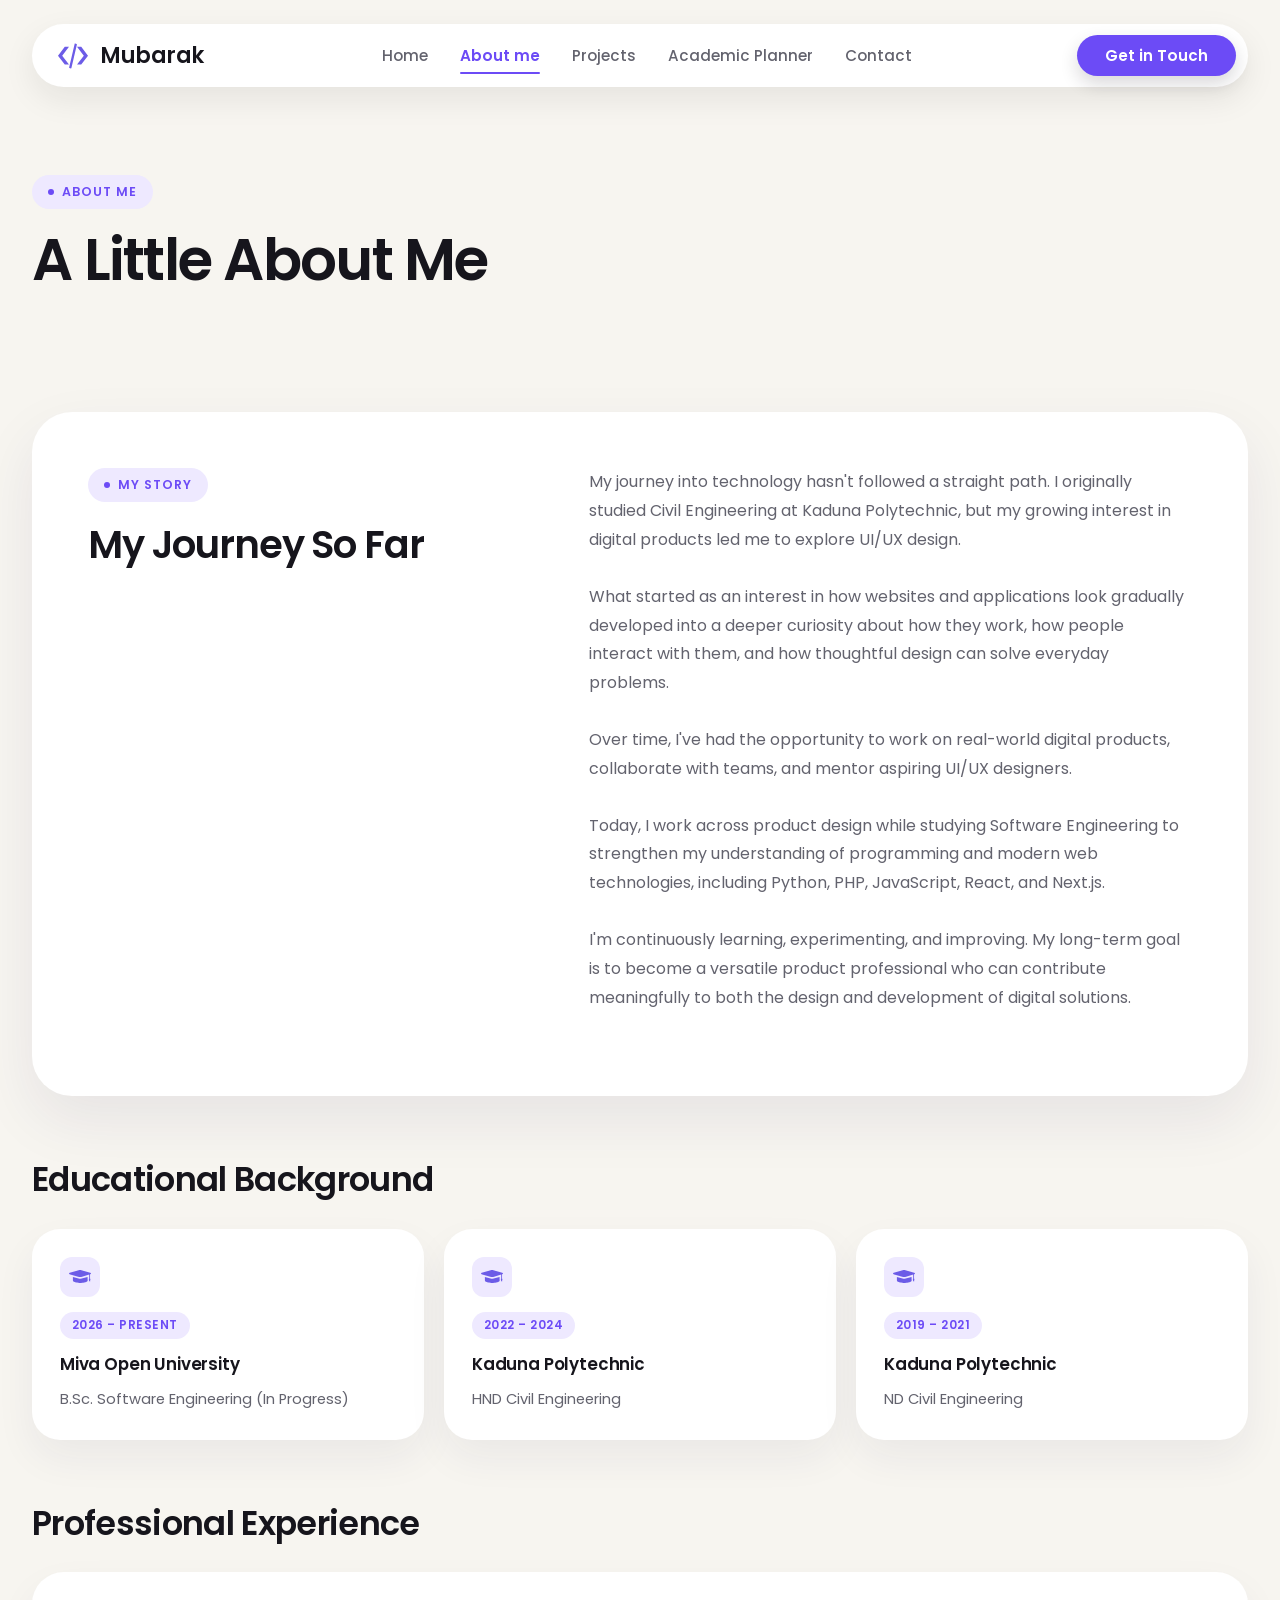
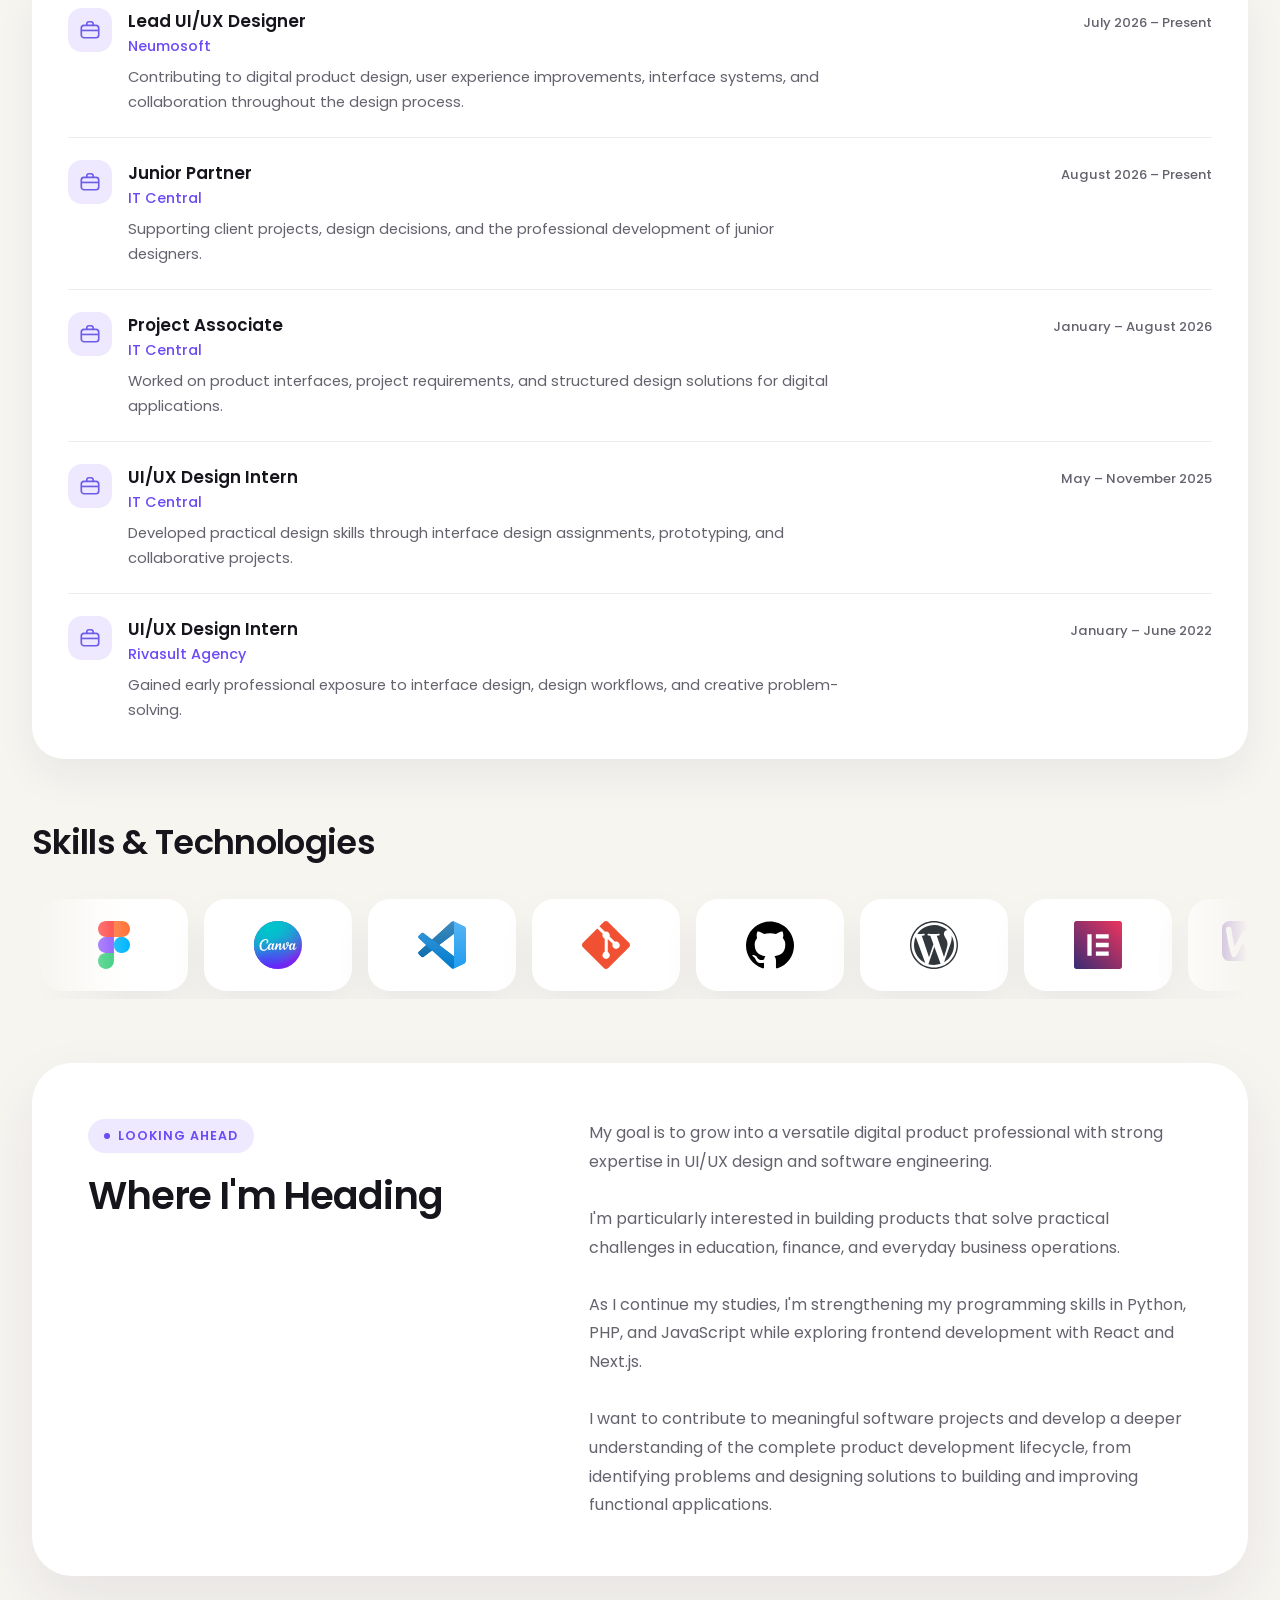
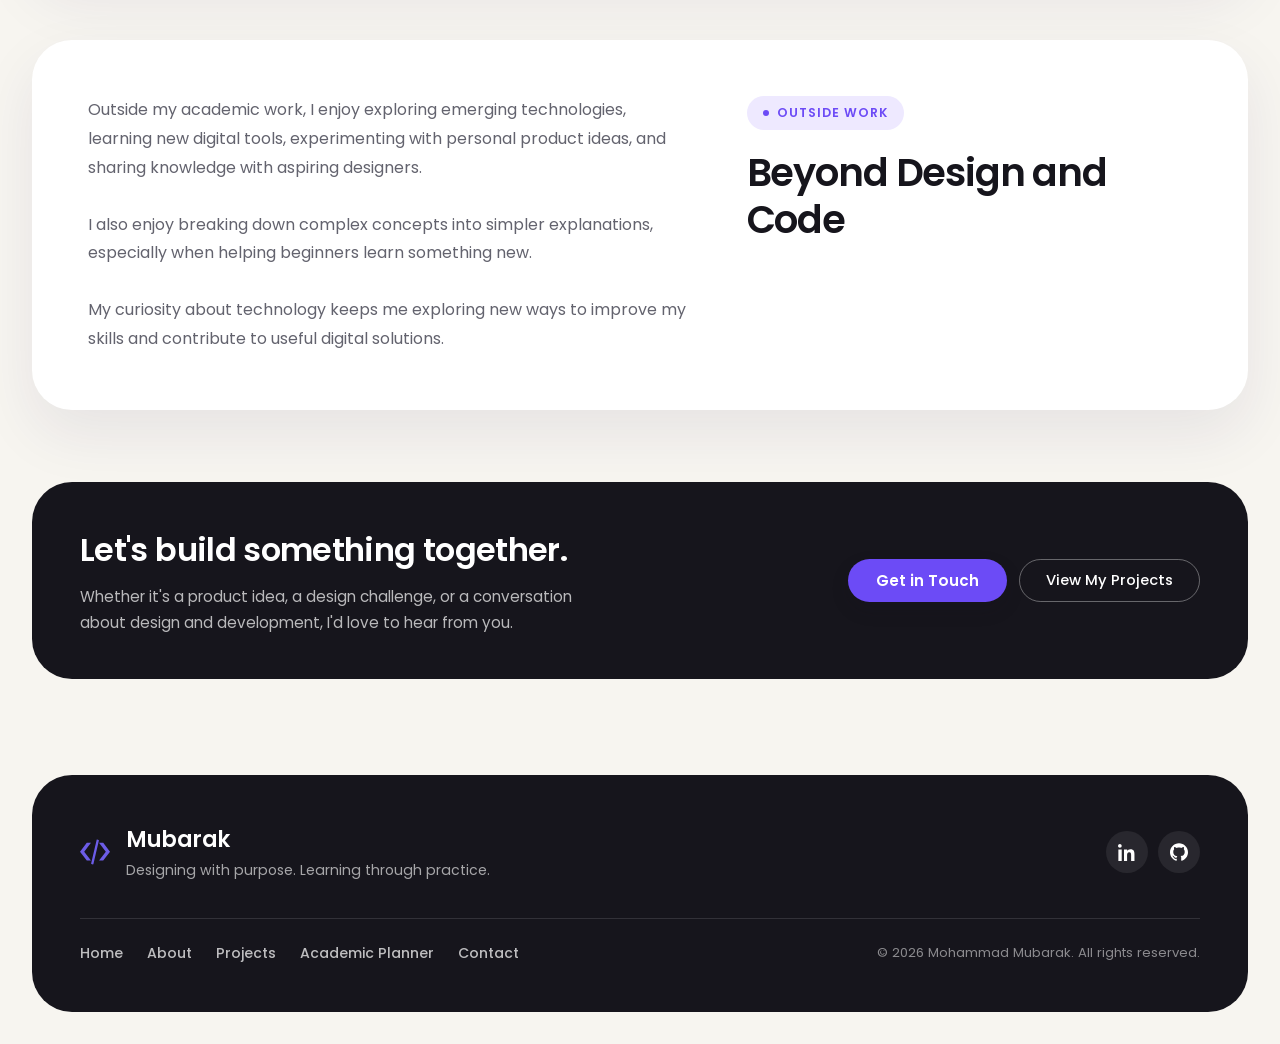
==== commit 8be2882b: "New icons added in the about us page and css adjustments" ====
--- a/about.html
+++ b/about.html
@@ -125,18 +125,21 @@
 
         <ul class="info-cards">
           <li class="info-card">
+            <span class="info-card__icon"><img src="icons/graduation-cap-icon.svg" alt="" /></span>
             <span class="info-card__label">2026 – Present</span>
             <h3 class="info-card__title">Miva Open University</h3>
             <p class="info-card__text">B.Sc. Software Engineering (In Progress)</p>
           </li>
 
           <li class="info-card">
+            <span class="info-card__icon"><img src="icons/graduation-cap-icon.svg" alt="" /></span>
             <span class="info-card__label">2022 – 2024</span>
             <h3 class="info-card__title">Kaduna Polytechnic</h3>
             <p class="info-card__text">HND Civil Engineering</p>
           </li>
 
           <li class="info-card">
+            <span class="info-card__icon"><img src="icons/graduation-cap-icon.svg" alt="" /></span>
             <span class="info-card__label">2019 – 2021</span>
             <h3 class="info-card__title">Kaduna Polytechnic</h3>
             <p class="info-card__text">ND Civil Engineering</p>
--- a/css/style.css
+++ b/css/style.css
@@ -32,7 +32,7 @@
     /* Shape and motion */
     --radius-pill: 999px;
     --shadow-nav: 0 12px 32px rgba(22, 21, 28, 0.08);
-    --shadow-button: 0 10px 22px rgba(108, 75, 246, 0.28);
+    --shadow-button: 0 8px 18px rgba(22, 21, 28, 0.16);
     --ease: 180ms ease;
 }
 
@@ -1395,21 +1395,6 @@
 }
 
 /* The GitHub icon file, drawn as a mask so it follows the surrounding text color. */
-.github-icon {
-    display: block;
-    width: 20px;
-    height: 20px;
-    background-color: currentColor;
-    -webkit-mask: url("../icons/github-icon.svg") center / contain no-repeat;
-    mask: url("../icons/github-icon.svg") center / contain no-repeat;
-}
-
-.footer__social .github-icon {
-    width: 18px;
-    height: 18px;
-}
-
-
 /* ==========================================================================
    18. Contact page — responsive layout
    ========================================================================== */
@@ -1702,6 +1687,22 @@
 .info-card:hover {
     transform: translateY(-3px);
     box-shadow: 0 24px 50px rgba(40, 28, 90, 0.1);
+}
+
+.info-card__icon {
+    display: grid;
+    place-items: center;
+    width: 40px;
+    height: 40px;
+    margin-bottom: 14px;
+    background: var(--brand-soft);
+    border-radius: 12px;
+}
+
+.info-card__icon img {
+    width: 22px;
+    height: 22px;
+    object-fit: contain;
 }
 
 .info-card__label {
@@ -2101,10 +2102,27 @@
 }
 
 .featured-projects__text {
-    margin: 0;
+    margin: 0 0 20px;
     color: var(--text-muted);
     font-size: 0.9rem;
     line-height: 1.7;
+}
+
+/* Read-more arrow, pushed to the bottom of every card.
+   Inline SVG, so it inherits this colour and can shift on hover. */
+.featured-projects__arrow {
+    display: block;
+    align-self: flex-end;
+    width: 44px;
+    height: 44px;
+    margin: auto 0 0 auto;
+    color: var(--brand);
+    transition: color var(--ease), transform var(--ease);
+}
+
+.featured-projects__card:hover .featured-projects__arrow {
+    color: var(--brand-strong);
+    transform: translateX(4px) scale(1.05);
 }
 
 @media (max-width: 960px) {
@@ -2150,31 +2168,38 @@
    The small differences in "top" leave a thin edge of each card
    visible underneath the next one.
    ========================================================================== */
-.about,
-.what-i-do,
-.featured-projects {
-    position: sticky;
-}
-
-.about {
-    top: 120px;
-}
-
-.what-i-do {
-    top: 136px;
-}
-
-.featured-projects {
-    top: 152px;
-}
-
-/* On phones and tablets the cards can be taller than the screen,
-   so the stacking effect would hide content — turn it off. */
-@media (max-width: 960px) {
+@media (min-width: 961px) {
+
     .about,
     .what-i-do,
     .featured-projects {
-        position: static;
+        position: sticky;
+    }
+
+    .about {
+        top: 120px;
+    }
+
+    .what-i-do {
+        top: 136px;
+    }
+
+    .featured-projects {
+        top: 152px;
+    }
+}
+
+/* On phones and tablets the panels are often taller than the screen.
+   There main.js pins each one with a "top" that keeps its bottom edge
+   on screen (a negative top for tall panels), so the panel scrolls
+   normally first and then parks while the next one slides over it. */
+@media (max-width: 960px) {
+    .about.is-pinned,
+    .what-i-do.is-pinned,
+    .featured-projects.is-pinned,
+    .about-sticky.is-pinned {
+        position: sticky;
+        top: var(--sticky-top, 96px);
     }
 }
 
@@ -2418,3 +2443,248 @@
         top: 104px;
     }
 }
+
+
+/* ==========================================================================
+   29. Project detail pages
+   Hero, cover image, meta strip, write-up blocks, image gallery and a
+   "next project" panel. Built from the same tokens as the rest of the site.
+   ========================================================================== */
+/* Cover — swap the span for an <img> when you have the artwork */
+.project-cover {
+    display: grid;
+    place-items: center;
+    aspect-ratio: 16 / 9;
+    overflow: hidden;
+    background: var(--brand-soft);
+    border: 1px dashed rgba(108, 75, 246, 0.35);
+    border-radius: 32px;
+    color: var(--brand);
+    font-size: 0.88rem;
+    font-weight: 500;
+}
+
+.project-cover img {
+    width: 100%;
+    height: 100%;
+    object-fit: cover;
+}
+
+.project-cover:has(img) {
+    background: none;
+    border-color: transparent;
+}
+
+/* Meta strip: role, platform, tools, year */
+.project-meta {
+    display: grid;
+    grid-template-columns: repeat(auto-fit, minmax(160px, 1fr));
+    gap: 24px;
+    padding: 28px 36px;
+    background: var(--surface);
+    border-radius: 28px;
+    box-shadow: 0 18px 40px rgba(40, 28, 90, 0.06);
+}
+
+.project-meta__label {
+    display: block;
+    margin-bottom: 6px;
+    color: var(--brand);
+    font-size: 0.72rem;
+    font-weight: 600;
+    letter-spacing: 0.08em;
+    text-transform: uppercase;
+}
+
+.project-meta__value {
+    margin: 0;
+    font-size: 0.95rem;
+    color: var(--text);
+}
+
+/* Write-up */
+.project-detail {
+    padding: 44px 48px;
+    background: var(--surface);
+    border-radius: 40px;
+    box-shadow: 0 24px 60px rgba(40, 28, 90, 0.08);
+}
+
+.project-block + .project-block {
+    margin-top: 36px;
+    padding-top: 36px;
+    border-top: 1px solid rgba(22, 21, 28, 0.08);
+}
+
+.project-block {
+    --project-gap: 40px;
+}
+
+.project-block__head {
+    display: flex;
+    align-items: center;
+    gap: var(--project-gap);
+    margin-bottom: 14px;
+}
+
+.project-block__icon {
+    flex: none;
+    display: grid;
+    place-items: center;
+    width: 40px;
+    height: 40px;
+    background: var(--brand-soft);
+    border-radius: 12px;
+}
+
+.project-block__icon img {
+    width: 20px;
+    height: 20px;
+    object-fit: contain;
+}
+
+.project-block h2 {
+    margin: 0;
+    font-size: 1.35rem;
+    font-weight: 600;
+    letter-spacing: -0.01em;
+}
+
+.project-block p {
+    /* line up with the heading, past the icon chip */
+    margin: 0;
+    padding-left: calc(40px + var(--project-gap));
+    max-width: 760px;
+    color: var(--text-muted);
+    font-size: 0.98rem;
+    line-height: 1.8;
+}
+
+@media (max-width: 600px) {
+    .project-block {
+        --project-gap: 20px;
+    }
+}
+
+/* Image gallery */
+.project-gallery {
+    display: grid;
+    grid-template-columns: repeat(auto-fit, minmax(240px, 1fr));
+    gap: 16px;
+}
+
+.project-gallery__item {
+    display: grid;
+    place-items: center;
+    aspect-ratio: 4 / 3;
+    overflow: hidden;
+    background: var(--brand-soft);
+    border: 1px dashed rgba(108, 75, 246, 0.35);
+    border-radius: 22px;
+    color: var(--brand);
+    font-size: 0.8rem;
+    font-weight: 500;
+}
+
+.project-gallery__item img {
+    width: 100%;
+    height: 100%;
+    object-fit: cover;
+}
+
+.project-gallery__item:has(img) {
+    background: none;
+    border-color: transparent;
+}
+
+/* Next project */
+.project-next {
+    display: flex;
+    flex-wrap: wrap;
+    align-items: center;
+    justify-content: space-between;
+    gap: 24px;
+    margin-top: 72px;
+    padding: 44px 48px;
+    background: var(--text);
+    color: #ffffff;
+    border-radius: 40px;
+}
+
+.project-next__label {
+    display: block;
+    margin-bottom: 8px;
+    color: rgba(255, 255, 255, 0.6);
+    font-size: 0.74rem;
+    font-weight: 600;
+    letter-spacing: 0.08em;
+    text-transform: uppercase;
+}
+
+.project-next__title {
+    margin: 0;
+    font-size: clamp(1.6rem, 3vw, 2.2rem);
+    font-weight: 600;
+    letter-spacing: -0.02em;
+}
+
+@media (max-width: 960px) {
+    .project-cover {
+        aspect-ratio: 4 / 3;
+        border-radius: 26px;
+    }
+
+    .project-meta {
+        padding: 24px 28px;
+        border-radius: 24px;
+    }
+
+    .project-detail {
+        padding: 32px 28px;
+        border-radius: 32px;
+    }
+
+    .project-next {
+        margin-top: 56px;
+        padding: 32px 28px;
+        border-radius: 32px;
+    }
+}
+
+@media (max-width: 480px) {
+    .project-detail {
+        padding: 26px 22px;
+        border-radius: 26px;
+    }
+
+    .project-next {
+        padding: 28px 22px;
+    }
+}
+
+
+/* ==========================================================================
+   30. Mobile reading size
+   Phones and tablets render all body copy at 16px (1rem) so no paragraph
+   is smaller than the comfortable reading size. Headings keep their
+   responsive sizes and small UI labels stay compact.
+   ========================================================================== */
+@media (max-width: 960px) {
+
+    .hero__text,
+    .about__text,
+    .what-i-do__text,
+    .featured-projects__text,
+    .about-hero__text,
+    .about-section__intro,
+    .info-card__text,
+    .experience__text,
+    .about-cta__text,
+    .contact__aside-text,
+    .project-block p,
+    .task__text,
+    .task-empty,
+    .modal__text {
+        font-size: 1rem;
+    }
+}
